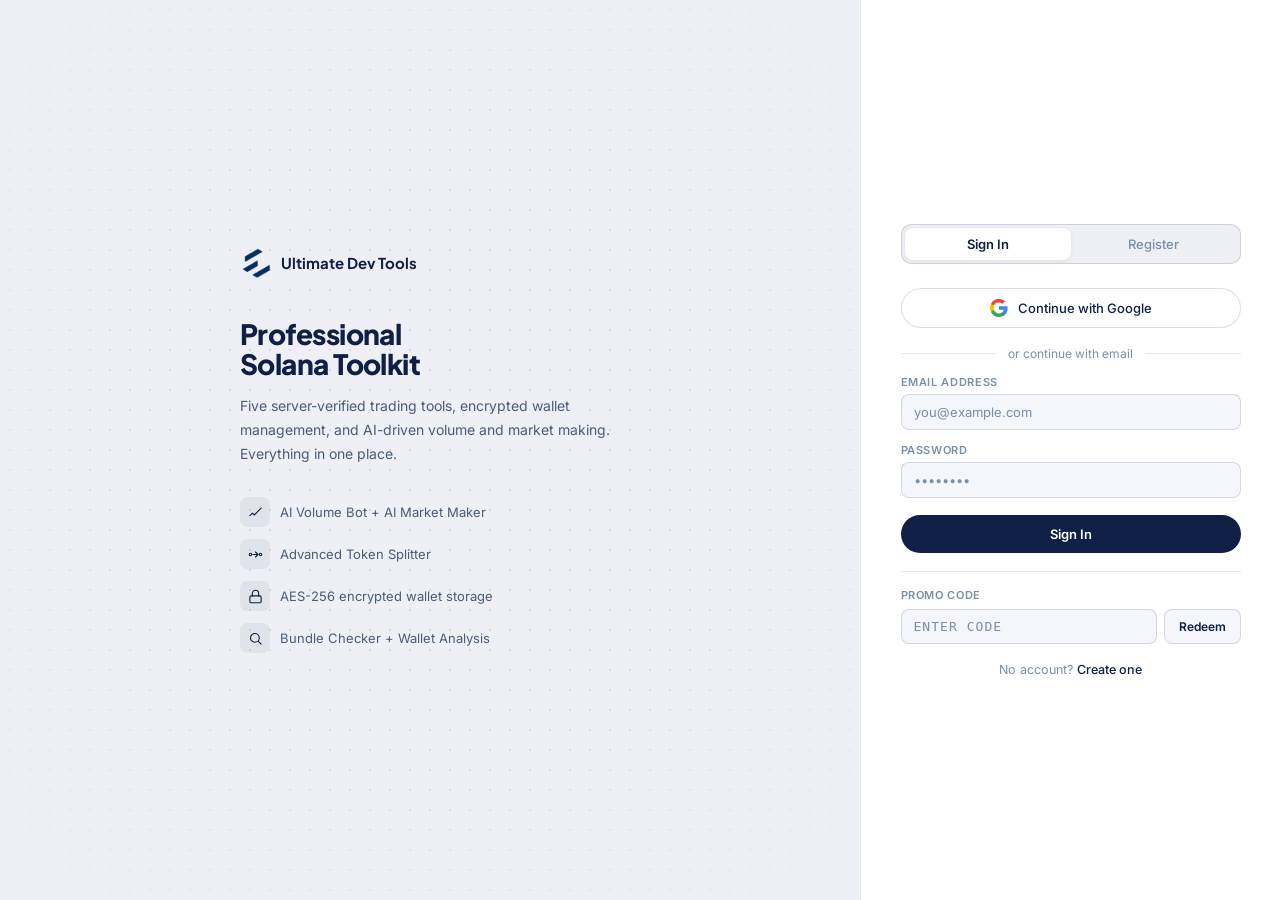
==== admin.html @ 97c34670 "Update" ====
<!DOCTYPE html>
<html lang="en">
<head>
  <meta charset="UTF-8">
  <meta name="viewport" content="width=device-width, initial-scale=1.0">
  <title>Admin — Ultimate Dev Tools</title>
  <link rel="icon" type="image/png" sizes="16x16" href="icon16.png">
  <link rel="icon" type="image/png" sizes="128x128" href="icon128.png">
  <link rel="preconnect" href="https://fonts.googleapis.com">
  <link rel="preconnect" href="https://fonts.gstatic.com" crossorigin>
  <link href="https://fonts.googleapis.com/css2?family=Inter:wght@300;400;500;600;700&family=Plus+Jakarta+Sans:wght@400;500;600;700;800&display=swap" rel="stylesheet">
  <link rel="stylesheet" href="shared.css">
  <style>
    .admin-stats { display: grid; grid-template-columns: repeat(auto-fill, minmax(130px, 1fr)); gap: 12px; margin-bottom: 22px; }
    .admin-stat { background: var(--bg-card); border: 1px solid var(--border); border-radius: var(--radius-md); padding: 16px; }
    .empty-state { text-align: center; padding: 36px 20px; color: var(--text-muted); font-size: 13px; }
  </style>
</head>
<body>
<div class="app-layout">

  <!-- Sidebar -->
  <aside class="sidebar">
    <div class="sidebar-header">
      <a href="/" class="sidebar-brand">
        <img src="icon128.png" alt=""
             onerror="this.style.display='none';this.nextElementSibling.style.display='flex'">
        <div class="sidebar-brand-fallback" style="display:none;">
          <svg viewBox="0 0 16 16" fill="none" style="width:14px;height:14px;"><path d="M8 2L14 5.5V10.5L8 14L2 10.5V5.5L8 2Z" fill="white" opacity="0.85"/></svg>
        </div>
        <div class="sidebar-brand-text">
          <div class="sidebar-brand-name">Admin Panel</div>
          <div class="sidebar-brand-sub">Essor Studios</div>
        </div>
      </a>
    </div>

    <nav class="sidebar-nav">
      <button class="nav-item active" onclick="switchPanel('overview', this)">
        <svg viewBox="0 0 16 16" fill="none"><rect x="1" y="1" width="6" height="6" rx="1" stroke="currentColor" stroke-width="1.3"/><rect x="9" y="1" width="6" height="6" rx="1" stroke="currentColor" stroke-width="1.3"/><rect x="1" y="9" width="6" height="6" rx="1" stroke="currentColor" stroke-width="1.3"/><rect x="9" y="9" width="6" height="6" rx="1" stroke="currentColor" stroke-width="1.3"/></svg>
        Overview
      </button>
      <button class="nav-item" onclick="switchPanel('promo', this)">
        <svg viewBox="0 0 16 16" fill="none"><rect x="1" y="4" width="14" height="9" rx="1.5" stroke="currentColor" stroke-width="1.3"/><path d="M5 4V3a3 3 0 016 0v1" stroke="currentColor" stroke-width="1.3"/></svg>
        Promo Codes
      </button>
      <button class="nav-item" onclick="switchPanel('users', this)">
        <svg viewBox="0 0 16 16" fill="none"><circle cx="8" cy="6" r="3" stroke="currentColor" stroke-width="1.3"/><path d="M2 14c0-3.3 2.7-6 6-6s6 2.7 6 6" stroke="currentColor" stroke-width="1.3" stroke-linecap="round"/></svg>
        Users
      </button>
      <button class="nav-item" onclick="switchPanel('whitelist', this)">
        <svg viewBox="0 0 16 16" fill="none"><path d="M8 2L14 5V11L8 14L2 11V5L8 2Z" stroke="currentColor" stroke-width="1.3"/><path d="M5.5 8l2 2 3-3" stroke="currentColor" stroke-width="1.3" stroke-linecap="round" stroke-linejoin="round"/></svg>
        Whitelist
      </button>
      <button class="nav-item" onclick="switchPanel('admins', this)">
        <svg viewBox="0 0 16 16" fill="none"><path d="M8 2L14 5V11L8 14L2 11V5L8 2Z" stroke="currentColor" stroke-width="1.3"/></svg>
        Admins
      </button>
    </nav>

    <div class="sidebar-footer">
      <div class="sidebar-user">
        <div class="user-avatar" id="admin-avatar">A</div>
        <div>
          <div class="user-name">Admin</div>
          <div class="user-email" id="admin-email">—</div>
        </div>
      </div>
    </div>
  </aside>

  <!-- Main -->
  <div class="main-content">
    <div class="topbar">
      <div class="flex items-center gap-12">
        <span class="topbar-title" id="admin-page-title">Overview</span>
        <span class="badge badge-expired">Admin</span>
      </div>
      <div class="topbar-right">
        <a href="dashboard.html" class="btn btn-ghost btn-sm">← Dashboard</a>
        <button class="btn btn-ghost btn-sm" onclick="doLogout()">Sign out</button>
      </div>
    </div>

    <div class="page-content">

      <!-- OVERVIEW -->
      <div class="tool-panel active" id="panel-overview">
        <div class="admin-stats" id="overview-stats">
          <div class="admin-stat"><div class="stat-label">Total Users</div><div class="stat-value skeleton" style="height:28px;width:60px;border-radius:4px;margin-top:4px;"></div></div>
          <div class="admin-stat"><div class="stat-label">Active Subs</div><div class="stat-value skeleton" style="height:28px;width:40px;border-radius:4px;margin-top:4px;"></div></div>
          <div class="admin-stat"><div class="stat-label">Promo Codes</div><div class="stat-value skeleton" style="height:28px;width:40px;border-radius:4px;margin-top:4px;"></div></div>
          <div class="admin-stat"><div class="stat-label">Codes Used</div><div class="stat-value skeleton" style="height:28px;width:40px;border-radius:4px;margin-top:4px;"></div></div>
        </div>
        <div class="card"><div class="card-header"><div class="card-title">Recent Activity</div></div><div class="empty-state text-muted">Activity log coming soon.</div></div>
      </div>

      <!-- PROMO CODES -->
      <div class="tool-panel" id="panel-promo">
        <div class="flex justify-between items-center mb-16">
          <h3 style="font-size:15px;">Promo Codes</h3>
          <button class="btn btn-primary btn-sm" onclick="openGenModal()">
            <svg viewBox="0 0 12 12" fill="none" style="width:11px;height:11px;"><path d="M6 2v8M2 6h8" stroke="currentColor" stroke-width="1.5" stroke-linecap="round"/></svg>
            Generate Code
          </button>
        </div>
        <div class="card">
          <div class="card-header"><div class="card-title">All Codes</div><button class="btn btn-ghost btn-sm" onclick="loadCodes()">↻ Refresh</button></div>
          <div class="table-wrap">
            <table>
              <thead><tr><th>Code</th><th>Days</th><th>Label</th><th>Status</th><th>Redeemed By</th><th>Date</th><th>Actions</th></tr></thead>
              <tbody id="codes-tbody"><tr><td colspan="7"><div class="empty-state">Loading...</div></td></tr></tbody>
            </table>
          </div>
        </div>
      </div>

      <!-- USERS -->
      <div class="tool-panel" id="panel-users">
        <div class="flex justify-between items-center mb-16">
          <h3 style="font-size:15px;">Users</h3>
          <input type="text" id="user-search" placeholder="Search by email..." style="width:210px;" oninput="debouncedUserSearch(this.value)">
        </div>
        <div class="card">
          <div class="table-wrap">
            <table>
              <thead><tr><th>Email</th><th>Name</th><th>Joined</th><th>Status</th><th>Expires</th><th>Actions</th></tr></thead>
              <tbody id="users-tbody"><tr><td colspan="6"><div class="empty-state">Loading...</div></td></tr></tbody>
            </table>
          </div>
          <div class="flex justify-between items-center mt-12" id="users-pagination"></div>
        </div>
      </div>

      <!-- WHITELIST -->
      <div class="tool-panel" id="panel-whitelist">
        <div class="flex justify-between items-center mb-16"><h3 style="font-size:15px;">Email Whitelist</h3></div>
        <div class="card mb-16">
          <div class="card-header"><div class="card-title">Add to Whitelist</div></div>
          <p class="text-sm text-muted mb-12">Whitelisted emails bypass subscription checks — use sparingly.</p>
          <div class="flex gap-8"><input type="email" id="whitelist-input" placeholder="email@example.com"><button class="btn btn-primary" onclick="addWhitelist()">Add Email</button></div>
        </div>
        <div class="card"><div class="card-header"><div class="card-title">Whitelisted Emails</div></div><div id="whitelist-list"><div class="empty-state">Loading...</div></div></div>
      </div>

      <!-- ADMINS -->
      <div class="tool-panel" id="panel-admins">
        <div class="flex justify-between items-center mb-16"><h3 style="font-size:15px;">Administrators</h3></div>
        <div class="card mb-16">
          <div class="card-header"><div class="card-title">Add Admin</div></div>
          <div class="alert alert-warning mb-12">
            <svg viewBox="0 0 16 16" fill="none" style="width:14px;height:14px;flex-shrink:0;"><path d="M8 2L14 13H2L8 2Z" stroke="currentColor" stroke-width="1.5"/><path d="M8 7v3M8 11.5v.5" stroke="currentColor" stroke-width="1.5" stroke-linecap="round"/></svg>
            <div>Admins have full access to this panel. Only grant to trusted accounts.</div>
          </div>
          <div class="flex gap-8"><input type="email" id="admin-add-input" placeholder="email@example.com"><button class="btn btn-danger btn-sm" onclick="addAdminUser()">Grant Admin</button></div>
        </div>
        <div class="card"><div class="card-header"><div class="card-title">Current Admins</div></div><div id="admins-list"><div class="empty-state">Loading...</div></div></div>
      </div>

    </div>
  </div>
</div>

<!-- Generate Code Modal -->
<div class="modal-overlay hidden" id="gen-modal">
  <div class="modal">
    <div class="modal-header">
      <div class="modal-title">Generate Promo Code</div>
      <button class="modal-close" onclick="document.getElementById('gen-modal').classList.add('hidden')">✕</button>
    </div>
    <div class="form-group">
      <label>Trial Duration (days)</label>
      <input type="number" id="gen-days" value="5" min="1" max="90">
    </div>
    <div class="form-group">
      <label>Label (optional)</label>
      <input type="text" id="gen-label" placeholder="e.g. Twitter giveaway Jan 2025">
    </div>
    <div id="gen-result" style="display:none;" class="mb-16">
      <label class="mb-8" style="display:block;">Generated Code</label>
      <div style="display:flex;align-items:center;gap:8px;">
        <div class="code-chip" id="gen-code-display" onclick="copyGenCode()" style="font-size:16px;padding:8px 14px;letter-spacing:0.14em;"></div>
        <button class="btn btn-ghost btn-sm" onclick="copyGenCode()">Copy</button>
      </div>
      <p class="text-xs text-muted mt-8">Single-use. Valid for <span id="gen-days-display"></span> days.</p>
    </div>
    <button class="btn btn-primary btn-full" id="btn-gen" onclick="generateCode()">Generate</button>
  </div>
</div>

<div id="toast-container"></div>
<script src="api.js"></script>
<script>
  let usersPage = 1, usersSearch = '';
  const panelTitles = { overview:'Overview', promo:'Promo Codes', users:'Users', whitelist:'Whitelist', admins:'Admins' };

  // ── Init ──────────────────────────────────────────────────────────────────
  (async () => {
    if (!(await Auth.isLoggedIn())) { window.location.href = 'auth.html'; return; }
    const user = await Auth.getUser() || await AuthAPI.me().catch(() => null);
    if (!user?.is_admin) { window.location.href = 'dashboard.html'; return; }
    document.getElementById('admin-email').textContent   = user.email;
    document.getElementById('admin-avatar').textContent  = initials(user.name, user.email);
    loadOverview();
  })();

  // ── Panel switch ──────────────────────────────────────────────────────────
  function switchPanel(id, btn) {
    document.querySelectorAll('.tool-panel').forEach(p => p.classList.remove('active'));
    document.querySelectorAll('.sidebar-nav .nav-item').forEach(b => b.classList.remove('active'));
    document.getElementById(`panel-${id}`)?.classList.add('active');
    btn?.classList.add('active');
    document.getElementById('admin-page-title').textContent = panelTitles[id];
    if (id === 'promo') loadCodes();
    if (id === 'users') loadUsers();
    if (id === 'whitelist') loadWhitelist();
    if (id === 'admins') loadAdmins();
  }

  // ── Overview ──────────────────────────────────────────────────────────────
  async function loadOverview() {
    try {
      const [codes, users] = await Promise.allSettled([AdminAPI.listPromoCodes(), AdminAPI.listUsers(1,'')]);
      const c = codes.value?.codes || [];
      const u = users.value;
      const active = (u?.users||[]).filter(x=>x.sub_active).length;
      document.getElementById('overview-stats').innerHTML = `
        <div class="admin-stat"><div class="stat-label">Total Users</div><div class="stat-value">${u?.total||0}</div></div>
        <div class="admin-stat"><div class="stat-label">Active Subs</div><div class="stat-value text-green">${active}</div></div>
        <div class="admin-stat"><div class="stat-label">Promo Codes</div><div class="stat-value">${c.length}</div></div>
        <div class="admin-stat"><div class="stat-label">Codes Used</div><div class="stat-value">${c.filter(x=>x.redeemed_by).length}</div></div>
      `;
    } catch {}
  }

  // ── Codes ─────────────────────────────────────────────────────────────────
  async function loadCodes() {
    const tbody = document.getElementById('codes-tbody');
    tbody.innerHTML = '<tr><td colspan="7"><div class="empty-state">Loading...</div></td></tr>';
    try {
      const { codes } = await AdminAPI.listPromoCodes();
      if (!codes?.length) { tbody.innerHTML = '<tr><td colspan="7"><div class="empty-state">No codes yet.</div></td></tr>'; return; }
      tbody.innerHTML = codes.map(c => `
        <tr>
          <td><span class="code-chip" onclick="navigator.clipboard.writeText('${c.code}');showToast('Copied!','success')">${c.code}</span></td>
          <td class="strong">${c.days}</td>
          <td class="text-muted">${c.label||'—'}</td>
          <td>${c.disabled?'<span class="badge badge-muted">Disabled</span>':c.redeemed_by?'<span class="badge badge-pending">Used</span>':'<span class="badge badge-active">Available</span>'}</td>
          <td class="mono text-muted">${c.redeemed_by||'—'}</td>
          <td class="text-muted">${c.redeemed_at?formatDate(c.redeemed_at):formatDate(c.created_at)}</td>
          <td>${!c.redeemed_by&&!c.disabled?`<button class="btn btn-danger btn-sm" onclick="disableCode('${c.code}')">Disable</button>`:'—'}</td>
        </tr>
      `).join('');
    } catch (err) { tbody.innerHTML = `<tr><td colspan="7"><div class="alert alert-error">${err.message}</div></td></tr>`; }
  }

  function openGenModal() {
    document.getElementById('gen-modal').classList.remove('hidden');
    document.getElementById('gen-result').style.display = 'none';
    document.getElementById('btn-gen').textContent = 'Generate';
    document.getElementById('btn-gen').disabled = false;
  }

  async function generateCode() {
    const days = parseInt(document.getElementById('gen-days').value)||5;
    const label = document.getElementById('gen-label').value.trim();
    const btn = document.getElementById('btn-gen');
    btn.disabled = true; btn.classList.add('loading');
    try {
      const { code } = await AdminAPI.generatePromoCode({ days, label });
      document.getElementById('gen-code-display').textContent = code;
      document.getElementById('gen-days-display').textContent = days;
      document.getElementById('gen-result').style.display = 'block';
      btn.textContent = '+ Generate Another'; btn.disabled = false; btn.classList.remove('loading');
      showToast('Code generated!', 'success'); loadCodes();
    } catch (err) { showToast(err.message, 'error'); btn.disabled = false; btn.classList.remove('loading'); btn.textContent='Generate'; }
  }

  function copyGenCode() {
    navigator.clipboard.writeText(document.getElementById('gen-code-display').textContent);
    showToast('Code copied!', 'success');
  }

  async function disableCode(code) {
    if (!confirm(`Disable ${code}?`)) return;
    try { await AdminAPI.disablePromoCode(code); showToast('Disabled.','success'); loadCodes(); }
    catch (err) { showToast(err.message,'error'); }
  }

  // ── Users ─────────────────────────────────────────────────────────────────
  async function loadUsers(page=1, search='') {
    usersPage=page; usersSearch=search;
    const tbody = document.getElementById('users-tbody');
    tbody.innerHTML = '<tr><td colspan="6"><div class="empty-state">Loading...</div></td></tr>';
    try {
      const { users, total, pages } = await AdminAPI.listUsers(page, search);
      if (!users?.length) { tbody.innerHTML='<tr><td colspan="6"><div class="empty-state">No users found.</div></td></tr>'; return; }
      tbody.innerHTML = users.map(u=>`
        <tr>
          <td class="mono strong">${u.email}</td>
          <td>${u.name||'—'}</td>
          <td class="text-muted">${formatDate(u.created_at)}</td>
          <td>${u.sub_active?`<span class="badge ${u.sub_trial?'badge-trial':'badge-active'}">${u.sub_trial?'Trial':'Active'}</span>`:'<span class="badge badge-muted">None</span>'}</td>
          <td class="text-muted">${u.sub_expires_at?formatDate(u.sub_expires_at):'—'}</td>
          <td>${u.sub_active?`<button class="btn btn-danger btn-sm" onclick="revokeUser('${u.id}','${u.email}')">Revoke</button>`:'—'}</td>
        </tr>
      `).join('');
      const pag = document.getElementById('users-pagination');
      pag.innerHTML = `<span class="text-xs text-muted">${total} users · Page ${page}/${pages||1}</span><div class="flex gap-8">${page>1?`<button class="btn btn-ghost btn-sm" onclick="loadUsers(${page-1},'${search}')">← Prev</button>`:''} ${page<(pages||1)?`<button class="btn btn-ghost btn-sm" onclick="loadUsers(${page+1},'${search}')">Next →</button>`:''}</div>`;
    } catch (err) { tbody.innerHTML=`<tr><td colspan="6"><div class="alert alert-error">${err.message}</div></td></tr>`; }
  }

  let _searchT;
  function debouncedUserSearch(v) { clearTimeout(_searchT); _searchT=setTimeout(()=>loadUsers(1,v),350); }

  async function revokeUser(id, email) {
    if (!confirm(`Revoke subscription for ${email}?`)) return;
    try { await AdminAPI.revokeUserSub(id); showToast('Revoked.','success'); loadUsers(usersPage,usersSearch); }
    catch (err) { showToast(err.message,'error'); }
  }

  // ── Whitelist ─────────────────────────────────────────────────────────────
  async function loadWhitelist() {
    try {
      const { emails } = await AdminAPI.listWhitelist();
      const el = document.getElementById('whitelist-list');
      if (!emails?.length) { el.innerHTML='<div class="empty-state">No emails whitelisted.</div>'; return; }
      el.innerHTML = emails.map(e=>`
        <div class="flex justify-between items-center" style="padding:9px 0;border-bottom:1px solid var(--border);">
          <span class="mono" style="font-size:13px;">${e.email}</span>
          <div class="flex gap-8 items-center"><span class="text-xs text-muted">${formatDate(e.added_at)}</span><button class="btn btn-danger btn-sm" onclick="removeWl('${e.email}')">Remove</button></div>
        </div>
      `).join('');
    } catch (err) { document.getElementById('whitelist-list').innerHTML=`<div class="alert alert-error">${err.message}</div>`; }
  }

  async function addWhitelist() {
    const email = document.getElementById('whitelist-input').value.trim();
    if (!email) return;
    try { await AdminAPI.whitelistEmail(email); document.getElementById('whitelist-input').value=''; showToast(`${email} whitelisted.`,'success'); loadWhitelist(); }
    catch (err) { showToast(err.message,'error'); }
  }

  async function removeWl(email) {
    if (!confirm(`Remove ${email}?`)) return;
    try { await AdminAPI.removeWhitelist(email); showToast('Removed.','success'); loadWhitelist(); }
    catch (err) { showToast(err.message,'error'); }
  }

  // ── Admins ────────────────────────────────────────────────────────────────
  async function loadAdmins() {
    try {
      const { admins } = await AdminAPI.listAdmins();
      const el = document.getElementById('admins-list');
      el.innerHTML = admins.map(a=>`
        <div class="flex justify-between items-center" style="padding:9px 0;border-bottom:1px solid var(--border);">
          <div class="flex items-center gap-8"><div class="user-avatar" style="background:rgba(239,68,68,0.1);color:#dc2626;">${initials('',a.email)}</div><span class="mono" style="font-size:13px;">${a.email}</span></div>
          <div class="flex gap-8 items-center">${a.is_superadmin?'<span class="badge badge-admin">Superadmin</span>':`<button class="btn btn-danger btn-sm" onclick="removeAdminUser('${a.email}')">Remove</button>`}</div>
        </div>
      `).join('');
    } catch (err) { document.getElementById('admins-list').innerHTML=`<div class="alert alert-error">${err.message}</div>`; }
  }

  async function addAdminUser() {
    const email = document.getElementById('admin-add-input').value.trim();
    if (!email||!confirm(`Grant admin to ${email}?`)) return;
    try { await AdminAPI.addAdmin(email); document.getElementById('admin-add-input').value=''; showToast(`${email} is now admin.`,'success'); loadAdmins(); }
    catch (err) { showToast(err.message,'error'); }
  }

  async function removeAdminUser(email) {
    if (!confirm(`Remove admin from ${email}?`)) return;
    try { await AdminAPI.removeAdmin(email); showToast('Removed.','success'); loadAdmins(); }
    catch (err) { showToast(err.message,'error'); }
  }

  // ── Misc ──────────────────────────────────────────────────────────────────
  async function doLogout() { await AuthAPI.logout(); window.location.href='auth.html'; }

  function showToast(msg, type='info') {
    const colors={success:'#16a34a',error:'#dc2626',warning:'#b45309',info:'var(--navy)'};
    const icons={success:'✓',error:'✕',warning:'⚠',info:'i'};
    let c=document.getElementById('toast-container');
    if (!c) { c=document.createElement('div'); c.id='toast-container'; document.body.appendChild(c); }
    const t=document.createElement('div'); t.className=`toast toast-${type}`;
    t.innerHTML=`<span style="color:${colors[type]};font-weight:700;font-size:12px;">${icons[type]}</span><span style="font-size:12.5px;">${msg}</span>`;
    c.appendChild(t);
    setTimeout(()=>{ t.style.animation='fadeOut 0.3s ease forwards'; setTimeout(()=>t.remove(),300); },3000);
  }
</script>
</body>
</html>
---- shared.css ----
/*
 * Ultimate Dev Tools — Professional Design System
 * Essor Studios
 * Theme: Matches the real extension UI — light blue-grey, deep navy sidebar, dot-grid texture
 */

@import url('https://fonts.googleapis.com/css2?family=Inter:wght@300;400;500;600;700&family=Plus+Jakarta+Sans:wght@400;500;600;700;800&display=swap');

/* ── Variables ─────────────────────────────────────────────────────────────── */
:root {
  /* Core palette — matches Essor Studios / actual extension */
  --navy:          #0f1f45;
  --navy-dark:     #0a1530;
  --navy-mid:      #172550;
  --navy-light:    #1e3163;
  --navy-hover:    rgba(255,255,255,0.07);

  /* Content area */
  --bg-app:        #e8ecf4;
  --bg-page:       #f0f3f8;
  --bg-card:       #ffffff;
  --bg-input:      #f5f7fb;
  --bg-input-dark: rgba(255,255,255,0.06);

  /* Text */
  --text-primary:   #0f1f45;
  --text-secondary: #5a6785;
  --text-muted:     #8a96ab;
  --text-nav:       rgba(255,255,255,0.6);
  --text-nav-active:#ffffff;

  /* Borders */
  --border:         rgba(15,31,69,0.1);
  --border-mid:     rgba(15,31,69,0.15);
  --border-strong:  rgba(15,31,69,0.22);
  --border-nav:     rgba(255,255,255,0.08);

  /* Accent */
  --accent:         #1e3163;
  --accent-blue:    #2563eb;
  --accent-hover:   #1d4ed8;
  --green:          #22c55e;
  --red:            #ef4444;
  --amber:          #f59e0b;

  /* Typography */
  --font-display: 'Plus Jakarta Sans', 'Inter', sans-serif;
  --font-body:    'Inter', sans-serif;
  --font-mono:    'SF Mono', 'Fira Code', monospace;

  /* Layout */
  --sidebar-w:    160px;
  --topbar-h:     52px;
  --radius-sm:    6px;
  --radius-md:    8px;
  --radius-lg:    12px;
  --radius-xl:    16px;
  --radius-pill:  100px;

  /* Shadows */
  --shadow-sm:    0 1px 3px rgba(15,31,69,0.08), 0 1px 2px rgba(15,31,69,0.04);
  --shadow-md:    0 4px 12px rgba(15,31,69,0.1), 0 2px 4px rgba(15,31,69,0.06);
  --shadow-lg:    0 12px 32px rgba(15,31,69,0.12), 0 4px 8px rgba(15,31,69,0.06);
  --shadow-xl:    0 24px 48px rgba(15,31,69,0.14), 0 8px 16px rgba(15,31,69,0.08);
}

/* ── Reset ─────────────────────────────────────────────────────────────────── */
*, *::before, *::after { box-sizing: border-box; margin: 0; padding: 0; }
html { font-size: 14px; -webkit-font-smoothing: antialiased; -moz-osx-font-smoothing: grayscale; }
body { font-family: var(--font-body); background: var(--bg-page); color: var(--text-primary); line-height: 1.5; min-height: 100vh; }
a { text-decoration: none; color: inherit; }
button { font-family: inherit; cursor: pointer; }
input, select, textarea { font-family: inherit; }

/* Scrollbar */
::-webkit-scrollbar { width: 5px; height: 5px; }
::-webkit-scrollbar-track { background: transparent; }
::-webkit-scrollbar-thumb { background: rgba(15,31,69,0.15); border-radius: 3px; }
::-webkit-scrollbar-thumb:hover { background: rgba(15,31,69,0.25); }

/* ── Dot-grid texture (matches Essor Studios / extension) ────────────────── */
.dot-grid {
  background-image: radial-gradient(circle, rgba(15,31,69,0.1) 1px, transparent 1px);
  background-size: 18px 18px;
}

.dot-grid-light {
  background-image: radial-gradient(circle, rgba(255,255,255,0.08) 1px, transparent 1px);
  background-size: 18px 18px;
}

/* ── Typography ─────────────────────────────────────────────────────────────── */
h1, h2, h3, h4, h5, h6 { font-family: var(--font-display); font-weight: 700; line-height: 1.2; color: var(--text-primary); }
h1 { font-size: 2.4rem; }
h2 { font-size: 1.8rem; }
h3 { font-size: 1.2rem; }
h4 { font-size: 1rem; }
p  { color: var(--text-secondary); line-height: 1.65; }

.display { font-family: var(--font-display); }
.mono    { font-family: var(--font-mono); }

/* ── Buttons ─────────────────────────────────────────────────────────────────── */
.btn {
  display: inline-flex; align-items: center; gap: 7px;
  padding: 9px 18px; border-radius: var(--radius-pill);
  font-family: var(--font-body); font-size: 13px; font-weight: 600;
  border: none; cursor: pointer; transition: all 0.18s ease;
  white-space: nowrap; text-decoration: none; line-height: 1;
}
.btn:disabled { opacity: 0.45; cursor: not-allowed; pointer-events: none; }

.btn-primary { background: var(--navy); color: #fff; }
.btn-primary:hover { background: var(--navy-mid); transform: translateY(-1px); box-shadow: var(--shadow-md); }

.btn-secondary { background: var(--bg-card); color: var(--text-primary); border: 1px solid var(--border-mid); }
.btn-secondary:hover { background: var(--bg-input); border-color: var(--border-strong); }

.btn-ghost { background: transparent; color: var(--text-secondary); border: 1px solid var(--border); }
.btn-ghost:hover { background: var(--bg-input); color: var(--text-primary); }

.btn-danger { background: rgba(239,68,68,0.08); color: var(--red); border: 1px solid rgba(239,68,68,0.2); }
.btn-danger:hover { background: rgba(239,68,68,0.14); }

.btn-success { background: rgba(34,197,94,0.08); color: #16a34a; border: 1px solid rgba(34,197,94,0.2); }
.btn-success:hover { background: rgba(34,197,94,0.14); }

.btn-sm  { padding: 6px 13px; font-size: 12px; }
.btn-lg  { padding: 12px 24px; font-size: 14px; }
.btn-xl  { padding: 14px 30px; font-size: 15px; font-weight: 700; }
.btn-full { width: 100%; justify-content: center; }

/* Loading spinner on button */
.btn-loading { position: relative; color: transparent !important; }
.btn-loading::after {
  content: ''; position: absolute; width: 14px; height: 14px;
  border: 2px solid rgba(255,255,255,0.35); border-top-color: #fff;
  border-radius: 50%; animation: spin 0.6s linear infinite;
  top: 50%; left: 50%; margin: -7px 0 0 -7px;
}

/* ── Forms ─────────────────────────────────────────────────────────────────── */
.form-group { display: flex; flex-direction: column; gap: 6px; margin-bottom: 14px; }
.form-group:last-child { margin-bottom: 0; }

label {
  font-size: 11px; font-weight: 600; letter-spacing: 0.06em;
  text-transform: uppercase; color: var(--text-muted);
}

input[type="text"], input[type="email"], input[type="password"],
input[type="number"], select, textarea {
  background: var(--bg-input); border: 1px solid var(--border-mid);
  border-radius: var(--radius-md); color: var(--text-primary);
  font-family: var(--font-body); font-size: 13px;
  padding: 9px 12px; outline: none; width: 100%;
  transition: border-color 0.15s, box-shadow 0.15s;
}
input:focus, select:focus, textarea:focus {
  border-color: var(--navy); box-shadow: 0 0 0 3px rgba(15,31,69,0.08);
}
input::placeholder { color: var(--text-muted); }
textarea { resize: vertical; min-height: 80px; }
select { appearance: none; cursor: pointer; background-image: url("data:image/svg+xml,%3Csvg xmlns='http://www.w3.org/2000/svg' width='12' height='12' viewBox='0 0 12 12'%3E%3Cpath fill='%238a96ab' d='M6 8L1 3h10z'/%3E%3C/svg%3E"); background-repeat: no-repeat; background-position: right 10px center; padding-right: 28px; }

.input-row { display: flex; gap: 10px; }
.input-row .form-group { flex: 1; }

/* Error/hint text */
.field-error { font-size: 12px; color: var(--red); }
.field-hint  { font-size: 12px; color: var(--text-muted); }

/* ── Cards ─────────────────────────────────────────────────────────────────── */
.card {
  background: var(--bg-card); border: 1px solid var(--border);
  border-radius: var(--radius-lg); padding: 20px; transition: box-shadow 0.2s;
}
.card:hover { box-shadow: var(--shadow-sm); }

.card-header {
  display: flex; align-items: center; justify-content: space-between;
  margin-bottom: 16px; padding-bottom: 14px; border-bottom: 1px solid var(--border);
}
.card-title {
  font-size: 13px; font-weight: 600; color: var(--text-primary);
  display: flex; align-items: center; gap: 8px;
}
.card-title svg { color: var(--navy); }

/* ── Badges / Tags ─────────────────────────────────────────────────────────── */
.badge {
  display: inline-flex; align-items: center; gap: 4px;
  padding: 2px 9px; border-radius: var(--radius-pill);
  font-size: 11px; font-weight: 600; letter-spacing: 0.02em;
}
.badge-active  { background: rgba(34,197,94,0.1);  color: #16a34a;  border: 1px solid rgba(34,197,94,0.2); }
.badge-trial   { background: rgba(37,99,235,0.08); color: #1d4ed8;  border: 1px solid rgba(37,99,235,0.15); }
.badge-expired { background: rgba(239,68,68,0.08); color: #dc2626;  border: 1px solid rgba(239,68,68,0.15); }
.badge-pending { background: rgba(245,158,11,0.08);color: #b45309;  border: 1px solid rgba(245,158,11,0.15); }
.badge-admin   { background: rgba(15,31,69,0.08);  color: var(--navy); border: 1px solid var(--border-mid); }
.badge-muted   { background: var(--bg-input); color: var(--text-muted); border: 1px solid var(--border); }

/* Status dot */
.status-dot {
  width: 6px; height: 6px; border-radius: 50%; flex-shrink: 0;
}
.status-dot.green  { background: var(--green); box-shadow: 0 0 0 2px rgba(34,197,94,0.2); }
.status-dot.red    { background: var(--red); }
.status-dot.amber  { background: var(--amber); }
.status-dot.pulse  { animation: pulse-dot 2s ease-in-out infinite; }

@keyframes pulse-dot { 0%,100% { opacity:1; transform:scale(1); } 50% { opacity:0.6; transform:scale(0.85); } }

/* ── Table ─────────────────────────────────────────────────────────────────── */
.table-wrap { overflow-x: auto; }
table { width: 100%; border-collapse: collapse; font-size: 13px; }
thead tr { border-bottom: 1px solid var(--border-mid); }
thead th {
  padding: 10px 12px; text-align: left; white-space: nowrap;
  font-size: 11px; font-weight: 600; letter-spacing: 0.06em;
  text-transform: uppercase; color: var(--text-muted);
}
tbody tr { border-bottom: 1px solid var(--border); transition: background 0.1s; }
tbody tr:hover { background: var(--bg-input); }
tbody tr:last-child { border-bottom: none; }
tbody td { padding: 10px 12px; color: var(--text-secondary); vertical-align: middle; }
tbody td.strong { color: var(--text-primary); font-weight: 500; }
tbody td.mono { font-family: var(--font-mono); font-size: 12px; }

/* ── Alerts ─────────────────────────────────────────────────────────────────── */
.alert {
  display: flex; gap: 10px; padding: 11px 14px;
  border-radius: var(--radius-md); font-size: 13px;
  border: 1px solid; margin-bottom: 14px; align-items: flex-start;
}
.alert svg, .alert-icon { flex-shrink: 0; margin-top: 1px; }
.alert-info    { background: rgba(37,99,235,0.05);  border-color: rgba(37,99,235,0.2);  color: #1d4ed8; }
.alert-success { background: rgba(34,197,94,0.06);  border-color: rgba(34,197,94,0.2);  color: #16a34a; }
.alert-warning { background: rgba(245,158,11,0.06); border-color: rgba(245,158,11,0.2); color: #b45309; }
.alert-error   { background: rgba(239,68,68,0.06);  border-color: rgba(239,68,68,0.2);  color: #dc2626; }

/* ── Toggle ─────────────────────────────────────────────────────────────────── */
.toggle-wrap { display: flex; align-items: center; gap: 8px; cursor: pointer; }
.toggle {
  width: 34px; height: 18px; background: var(--border-strong); border-radius: 9px;
  position: relative; transition: background 0.2s; flex-shrink: 0;
}
.toggle::after {
  content: ''; position: absolute; width: 12px; height: 12px; background: #fff;
  border-radius: 50%; top: 3px; left: 3px; transition: transform 0.2s;
  box-shadow: 0 1px 3px rgba(0,0,0,0.2);
}
.toggle.on { background: var(--navy); }
.toggle.on::after { transform: translateX(16px); }
.toggle-label { font-size: 13px; color: var(--text-secondary); }

/* ── Modal ─────────────────────────────────────────────────────────────────── */
.modal-overlay {
  position: fixed; inset: 0; background: rgba(15,31,69,0.4);
  backdrop-filter: blur(6px); z-index: 500;
  display: flex; align-items: center; justify-content: center; padding: 20px;
  animation: fadeIn 0.15s ease;
}
.modal {
  background: var(--bg-card); border: 1px solid var(--border);
  border-radius: var(--radius-xl); padding: 28px; width: 100%; max-width: 460px;
  box-shadow: var(--shadow-xl); animation: scaleIn 0.15s ease; max-height: 90vh; overflow-y: auto;
}
.modal-header { display: flex; align-items: center; justify-content: space-between; margin-bottom: 20px; }
.modal-title { font-size: 15px; font-weight: 700; color: var(--text-primary); }
.modal-close {
  width: 28px; height: 28px; display: flex; align-items: center; justify-content: center;
  border: none; background: var(--bg-input); border-radius: var(--radius-sm);
  color: var(--text-muted); cursor: pointer; transition: all 0.15s; font-size: 16px; line-height: 1;
}
.modal-close:hover { background: var(--border-mid); color: var(--text-primary); }

/* ── Toast ─────────────────────────────────────────────────────────────────── */
#toast-container {
  position: fixed; bottom: 20px; right: 20px; z-index: 1000;
  display: flex; flex-direction: column; gap: 8px; pointer-events: none;
}
.toast {
  display: flex; align-items: center; gap: 10px;
  background: var(--bg-card); border: 1px solid var(--border-mid);
  border-radius: var(--radius-md); padding: 10px 14px;
  font-size: 13px; box-shadow: var(--shadow-lg);
  min-width: 240px; max-width: 320px; pointer-events: all;
  animation: slideInRight 0.2s ease, fadeOut 0.3s ease 2.7s forwards;
}
.toast-success { border-left: 3px solid var(--green); }
.toast-error   { border-left: 3px solid var(--red); }
.toast-warning { border-left: 3px solid var(--amber); }
.toast-info    { border-left: 3px solid var(--accent-blue); }

/* ── Divider ─────────────────────────────────────────────────────────────────── */
.divider { height: 1px; background: var(--border); margin: 18px 0; }
.divider-label {
  display: flex; align-items: center; gap: 12px; margin: 18px 0;
  font-size: 12px; color: var(--text-muted);
}
.divider-label::before, .divider-label::after { content: ''; flex: 1; height: 1px; background: var(--border); }

/* ── Icon wrappers ─────────────────────────────────────────────────────────── */
.icon-wrap {
  width: 36px; height: 36px; border-radius: var(--radius-md);
  display: flex; align-items: center; justify-content: center; flex-shrink: 0;
}
.icon-wrap svg { width: 18px; height: 18px; }
.icon-wrap-sm { width: 28px; height: 28px; border-radius: var(--radius-sm); }
.icon-wrap-sm svg { width: 14px; height: 14px; }
.icon-wrap-lg { width: 48px; height: 48px; border-radius: var(--radius-lg); }
.icon-wrap-lg svg { width: 24px; height: 24px; }

.icon-navy   { background: rgba(15,31,69,0.08); color: var(--navy); }
.icon-blue   { background: rgba(37,99,235,0.08); color: #2563eb; }
.icon-green  { background: rgba(34,197,94,0.08); color: #16a34a; }
.icon-amber  { background: rgba(245,158,11,0.08); color: #b45309; }
.icon-red    { background: rgba(239,68,68,0.08); color: #dc2626; }
.icon-purple { background: rgba(139,92,246,0.08); color: #7c3aed; }

/* ── App layout (dashboard + admin) ─────────────────────────────────────────── */
.app-layout { display: flex; height: 100vh; overflow: hidden; }

/* Sidebar */
.sidebar {
  width: var(--sidebar-w); background: var(--navy);
  display: flex; flex-direction: column;
  flex-shrink: 0; overflow-y: auto; position: relative;
}

/* Dot grid on sidebar */
.sidebar::before {
  content: ''; position: absolute; inset: 0;
  background-image: radial-gradient(circle, rgba(255,255,255,0.07) 1px, transparent 1px);
  background-size: 18px 18px; pointer-events: none; z-index: 0;
}

.sidebar > * { position: relative; z-index: 1; }

.sidebar-header {
  padding: 16px 14px 14px; border-bottom: 1px solid var(--border-nav);
}

.sidebar-brand {
  display: flex; align-items: center; gap: 9px;
}

.sidebar-brand img {
  width: 26px; height: 26px; border-radius: 6px; flex-shrink: 0;
}

.sidebar-brand-fallback {
  width: 26px; height: 26px; border-radius: 6px;
  background: rgba(255,255,255,0.15);
  display: flex; align-items: center; justify-content: center;
  flex-shrink: 0;
}

.sidebar-brand-text {
  line-height: 1.25;
}

.sidebar-brand-name {
  font-family: var(--font-display); font-size: 12px; font-weight: 700;
  color: #fff; line-height: 1.2;
}

.sidebar-brand-sub {
  font-size: 9px; font-weight: 500; letter-spacing: 0.08em;
  text-transform: uppercase; color: rgba(255,255,255,0.4);
  margin-top: 1px;
}

.sidebar-nav {
  flex: 1; padding: 12px 8px;
  display: flex; flex-direction: column; gap: 1px;
}

.nav-section-label {
  font-size: 9px; font-weight: 700; letter-spacing: 0.1em;
  text-transform: uppercase; color: rgba(255,255,255,0.3);
  padding: 8px 8px 4px; margin-top: 8px;
}

.nav-item {
  display: flex; align-items: center; gap: 8px; padding: 8px 10px;
  border-radius: var(--radius-md); font-size: 12.5px; font-weight: 500;
  color: var(--text-nav); background: transparent; border: none;
  cursor: pointer; transition: all 0.12s; text-align: left; width: 100%;
  text-decoration: none;
}

.nav-item svg { width: 15px; height: 15px; flex-shrink: 0; opacity: 0.7; }

.nav-item:hover { background: var(--navy-hover); color: rgba(255,255,255,0.85); }
.nav-item:hover svg { opacity: 0.9; }

.nav-item.active {
  background: rgba(255,255,255,0.12); color: var(--text-nav-active);
  font-weight: 600;
}
.nav-item.active svg { opacity: 1; }

.sidebar-footer {
  padding: 12px 8px; border-top: 1px solid var(--border-nav);
}

.sidebar-user {
  display: flex; align-items: center; gap: 8px; padding: 7px 8px;
  border-radius: var(--radius-md); cursor: pointer;
  transition: background 0.12s;
}
.sidebar-user:hover { background: var(--navy-hover); }

.user-avatar {
  width: 26px; height: 26px; border-radius: 50%;
  background: rgba(255,255,255,0.15); color: rgba(255,255,255,0.9);
  display: flex; align-items: center; justify-content: center;
  font-size: 11px; font-weight: 700; flex-shrink: 0;
}

.user-name  { font-size: 12px; font-weight: 600; color: rgba(255,255,255,0.85); }
.user-email { font-size: 10px; color: rgba(255,255,255,0.35); white-space: nowrap; overflow: hidden; text-overflow: ellipsis; max-width: 100px; }

/* Main content */
.main-content { flex: 1; display: flex; flex-direction: column; overflow: hidden; }

.topbar {
  height: var(--topbar-h); background: var(--bg-card);
  border-bottom: 1px solid var(--border);
  display: flex; align-items: center; justify-content: space-between;
  padding: 0 22px; flex-shrink: 0;
}

.topbar-title { font-size: 14px; font-weight: 700; color: var(--text-primary); }
.topbar-right { display: flex; align-items: center; gap: 10px; }

.page-content { flex: 1; overflow-y: auto; padding: 22px; }

/* ── Tool panels ─────────────────────────────────────────────────────────────── */
.tool-panel { display: none; }
.tool-panel.active { display: block; animation: fadeIn 0.15s ease; }

/* ── Sub status bar ─────────────────────────────────────────────────────────── */
.sub-bar {
  display: flex; align-items: center; justify-content: space-between;
  padding: 10px 14px; border-radius: var(--radius-md);
  font-size: 13px; border: 1px solid; margin-bottom: 16px;
}
.sub-bar.active { background: rgba(34,197,94,0.05); border-color: rgba(34,197,94,0.2); }
.sub-bar.expired { background: rgba(239,68,68,0.05); border-color: rgba(239,68,68,0.2); }
.sub-bar.trial { background: rgba(37,99,235,0.05); border-color: rgba(37,99,235,0.15); }

/* ── Utility ─────────────────────────────────────────────────────────────────── */
.flex          { display: flex; }
.flex-col      { display: flex; flex-direction: column; }
.items-center  { align-items: center; }
.items-start   { align-items: flex-start; }
.justify-between { justify-content: space-between; }
.justify-center  { justify-content: center; }
.gap-4   { gap: 4px; }  .gap-6   { gap: 6px; }  .gap-8   { gap: 8px; }
.gap-10  { gap: 10px; } .gap-12  { gap: 12px; } .gap-16  { gap: 16px; }
.gap-20  { gap: 20px; } .gap-24  { gap: 24px; }
.w-full  { width: 100%; }
.hidden  { display: none !important; }
.text-sm   { font-size: 12px; }
.text-xs   { font-size: 11px; }
.text-muted { color: var(--text-muted) !important; }
.text-secondary { color: var(--text-secondary) !important; }
.text-primary-color { color: var(--text-primary) !important; }
.text-green { color: #16a34a !important; }
.text-red   { color: var(--red) !important; }
.text-amber { color: var(--amber) !important; }
.text-blue  { color: var(--accent-blue) !important; }
.font-mono  { font-family: var(--font-mono) !important; }
.font-bold  { font-weight: 600; }
.text-center { text-align: center; }
.truncate { overflow: hidden; text-overflow: ellipsis; white-space: nowrap; }
.break-all { word-break: break-all; }
.cursor-pointer { cursor: pointer; }
.mt-4 { margin-top: 4px; } .mt-6 { margin-top: 6px; } .mt-8 { margin-top: 8px; }
.mt-12 { margin-top: 12px; } .mt-16 { margin-top: 16px; } .mt-20 { margin-top: 20px; }
.mb-4  { margin-bottom: 4px; } .mb-8  { margin-bottom: 8px; }
.mb-12 { margin-bottom: 12px; } .mb-16 { margin-bottom: 16px; }
.rounded { border-radius: var(--radius-md); }
.opacity-60 { opacity: 0.6; }

/* ── Stat card ─────────────────────────────────────────────────────────────── */
.stat-card { display: flex; flex-direction: column; gap: 4px; }
.stat-label { font-size: 11px; font-weight: 600; color: var(--text-muted); text-transform: uppercase; letter-spacing: 0.06em; }
.stat-value { font-family: var(--font-display); font-size: 22px; font-weight: 700; color: var(--text-primary); line-height: 1; }
.stat-sub   { font-size: 12px; color: var(--text-muted); }

/* ── Code chip ─────────────────────────────────────────────────────────────── */
.code-chip {
  font-family: var(--font-mono); font-size: 12px; font-weight: 700;
  letter-spacing: 0.12em; padding: 3px 10px;
  background: rgba(15,31,69,0.07); border-radius: var(--radius-sm);
  color: var(--navy); cursor: pointer; transition: background 0.15s;
}
.code-chip:hover { background: rgba(15,31,69,0.12); }

/* ── Gate screen ─────────────────────────────────────────────────────────────── */
.gate-screen {
  display: flex; flex-direction: column; align-items: center;
  justify-content: center; gap: 14px; padding: 60px 20px; text-align: center;
}
.gate-icon {
  width: 56px; height: 56px; border-radius: var(--radius-xl);
  background: rgba(239,68,68,0.06); border: 1px solid rgba(239,68,68,0.15);
  display: flex; align-items: center; justify-content: center;
}
.gate-icon svg { width: 24px; height: 24px; color: var(--red); }

/* ── Animations ─────────────────────────────────────────────────────────────── */
@keyframes spin      { to { transform: rotate(360deg); } }
@keyframes fadeIn    { from { opacity: 0; } to { opacity: 1; } }
@keyframes scaleIn   { from { opacity: 0; transform: scale(0.96); } to { opacity: 1; transform: scale(1); } }
@keyframes fadeUp    { from { opacity: 0; transform: translateY(18px); } to { opacity: 1; transform: translateY(0); } }
@keyframes slideInRight { from { opacity:0; transform:translateX(16px); } to { opacity:1; transform:translateX(0); } }
@keyframes fadeOut   { from { opacity:1; } to { opacity:0; } }

.animate-fade-in { animation: fadeIn  0.2s ease forwards; }
.animate-fade-up { animation: fadeUp  0.3s ease forwards; }
.animate-scale-in { animation: scaleIn 0.15s ease forwards; }

/* ── Responsive sidebar ─────────────────────────────────────────────────────── */
@media (max-width: 768px) {
  .sidebar {
    position: fixed; left: -100%; top: 0; bottom: 0;
    z-index: 200; width: 200px; transition: left 0.2s ease;
  }
  .sidebar.open { left: 0; }
  .sidebar-overlay {
    display: none; position: fixed; inset: 0;
    background: rgba(15,31,69,0.4); z-index: 199;
  }
  .sidebar-overlay.show { display: block; }
  .page-content { padding: 16px; }
  .topbar { padding: 0 16px; }
}
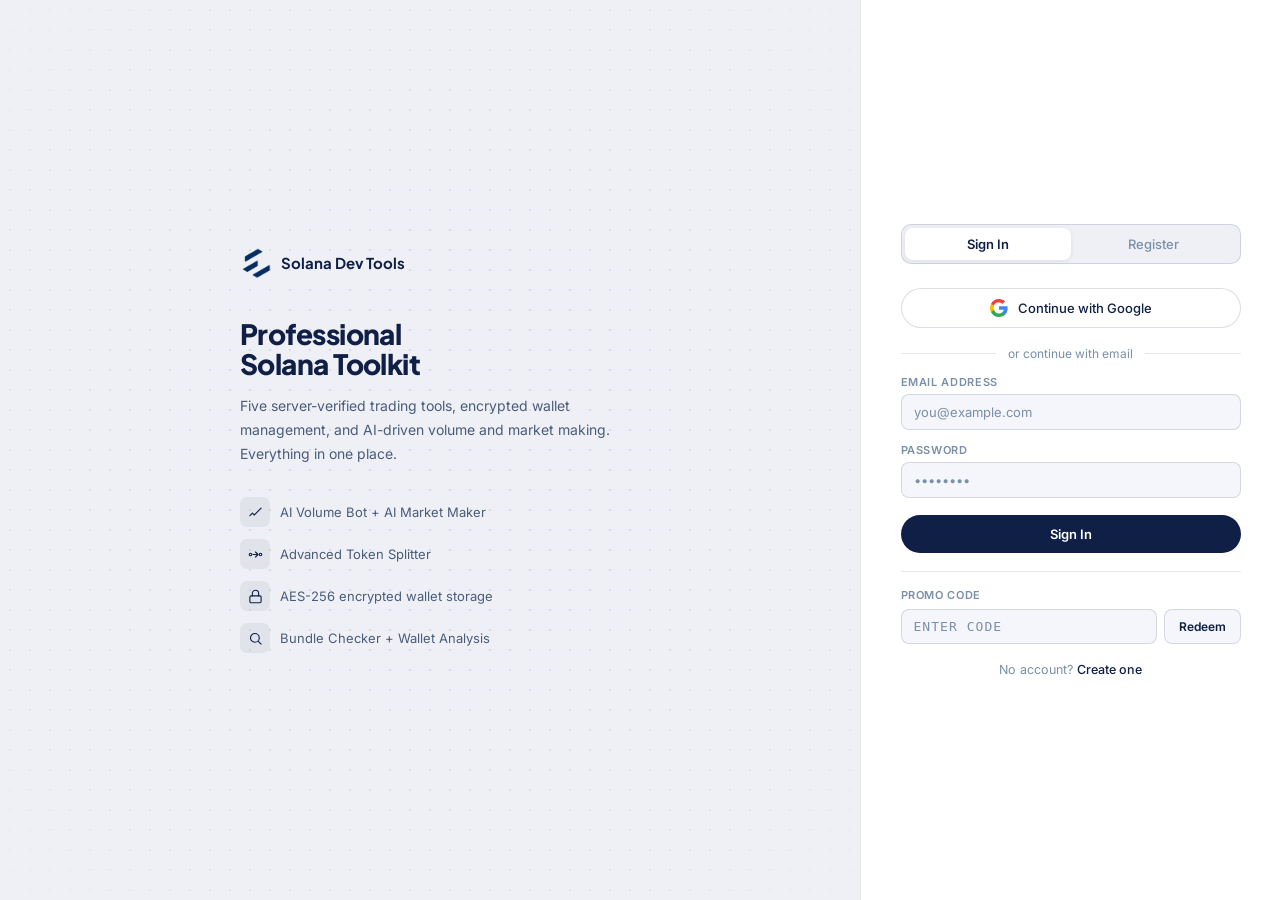
==== commit 35e8c7dd: "Rebrand to Solana Dev Tools" ====
--- a/admin.html
+++ b/admin.html
@@ -3,9 +3,8 @@
 <head>
   <meta charset="UTF-8">
   <meta name="viewport" content="width=device-width, initial-scale=1.0">
-  <title>Admin — Ultimate Dev Tools</title>
-  <link rel="icon" type="image/png" sizes="16x16" href="icon16.png">
-  <link rel="icon" type="image/png" sizes="128x128" href="icon128.png">
+  <title>[Admin] Solana Dev Tools</title>
+  <link rel="icon" href="Icon16.png" />
   <link rel="preconnect" href="https://fonts.googleapis.com">
   <link rel="preconnect" href="https://fonts.gstatic.com" crossorigin>
   <link href="https://fonts.googleapis.com/css2?family=Inter:wght@300;400;500;600;700&family=Plus+Jakarta+Sans:wght@400;500;600;700;800&display=swap" rel="stylesheet">
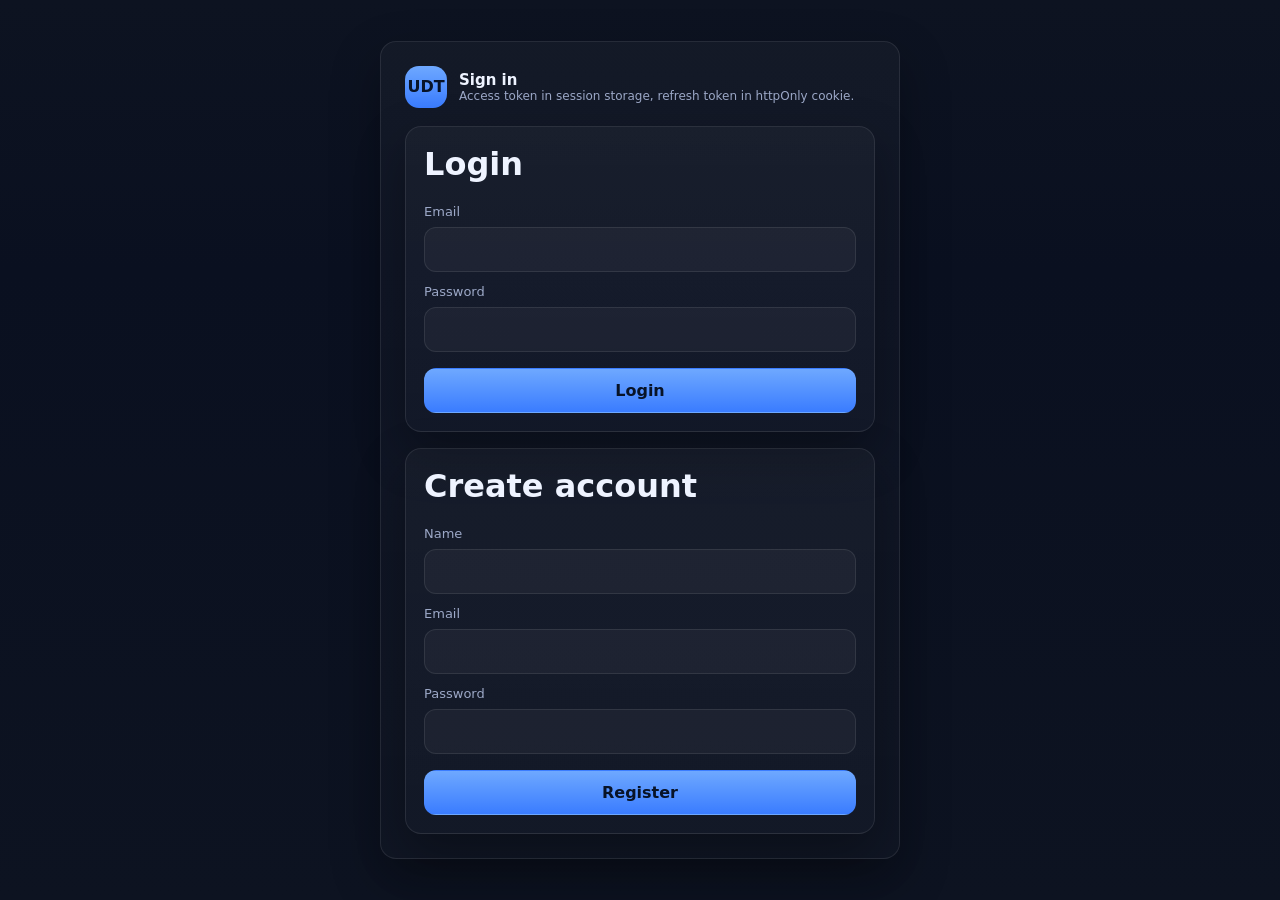
==== commit 285dc775: "Update" ====
--- a/admin.html
+++ b/admin.html
@@ -1,391 +1,159 @@
-<!DOCTYPE html>
+<!doctype html>
 <html lang="en">
 <head>
-  <meta charset="UTF-8">
-  <meta name="viewport" content="width=device-width, initial-scale=1.0">
-  <title>[Admin] Solana Dev Tools</title>
-  <link rel="icon" href="Icon16.png" />
+  <meta charset="utf-8">
+  <meta name="viewport" content="width=device-width, initial-scale=1">
+  <title>Admin — Solana Dev Tools</title>
   <link rel="preconnect" href="https://fonts.googleapis.com">
   <link rel="preconnect" href="https://fonts.gstatic.com" crossorigin>
-  <link href="https://fonts.googleapis.com/css2?family=Inter:wght@300;400;500;600;700&family=Plus+Jakarta+Sans:wght@400;500;600;700;800&display=swap" rel="stylesheet">
+  <link href="https://fonts.googleapis.com/css2?family=Inter:wght@400;500;600;700;800&display=swap" rel="stylesheet">
   <link rel="stylesheet" href="shared.css">
-  <style>
-    .admin-stats { display: grid; grid-template-columns: repeat(auto-fill, minmax(130px, 1fr)); gap: 12px; margin-bottom: 22px; }
-    .admin-stat { background: var(--bg-card); border: 1px solid var(--border); border-radius: var(--radius-md); padding: 16px; }
-    .empty-state { text-align: center; padding: 36px 20px; color: var(--text-muted); font-size: 13px; }
-  </style>
+  <link rel="stylesheet" href="popup.css">
 </head>
 <body>
-<div class="app-layout">
-
-  <!-- Sidebar -->
-  <aside class="sidebar">
-    <div class="sidebar-header">
-      <a href="/" class="sidebar-brand">
-        <img src="icon128.png" alt=""
-             onerror="this.style.display='none';this.nextElementSibling.style.display='flex'">
-        <div class="sidebar-brand-fallback" style="display:none;">
-          <svg viewBox="0 0 16 16" fill="none" style="width:14px;height:14px;"><path d="M8 2L14 5.5V10.5L8 14L2 10.5V5.5L8 2Z" fill="white" opacity="0.85"/></svg>
-        </div>
-        <div class="sidebar-brand-text">
-          <div class="sidebar-brand-name">Admin Panel</div>
-          <div class="sidebar-brand-sub">Essor Studios</div>
-        </div>
-      </a>
+  <main class="container" style="padding: 32px 0 50px;">
+    <div class="topbar">
+      <div>
+        <h1 class="title">Admin</h1>
+        <p class="subtitle">Server-side user and promo management.</p>
+      </div>
+      <a class="btn ghost" href="dashboard.html">Back</a>
     </div>
 
-    <nav class="sidebar-nav">
-      <button class="nav-item active" onclick="switchPanel('overview', this)">
-        <svg viewBox="0 0 16 16" fill="none"><rect x="1" y="1" width="6" height="6" rx="1" stroke="currentColor" stroke-width="1.3"/><rect x="9" y="1" width="6" height="6" rx="1" stroke="currentColor" stroke-width="1.3"/><rect x="1" y="9" width="6" height="6" rx="1" stroke="currentColor" stroke-width="1.3"/><rect x="9" y="9" width="6" height="6" rx="1" stroke="currentColor" stroke-width="1.3"/></svg>
-        Overview
-      </button>
-      <button class="nav-item" onclick="switchPanel('promo', this)">
-        <svg viewBox="0 0 16 16" fill="none"><rect x="1" y="4" width="14" height="9" rx="1.5" stroke="currentColor" stroke-width="1.3"/><path d="M5 4V3a3 3 0 016 0v1" stroke="currentColor" stroke-width="1.3"/></svg>
-        Promo Codes
-      </button>
-      <button class="nav-item" onclick="switchPanel('users', this)">
-        <svg viewBox="0 0 16 16" fill="none"><circle cx="8" cy="6" r="3" stroke="currentColor" stroke-width="1.3"/><path d="M2 14c0-3.3 2.7-6 6-6s6 2.7 6 6" stroke="currentColor" stroke-width="1.3" stroke-linecap="round"/></svg>
-        Users
-      </button>
-      <button class="nav-item" onclick="switchPanel('whitelist', this)">
-        <svg viewBox="0 0 16 16" fill="none"><path d="M8 2L14 5V11L8 14L2 11V5L8 2Z" stroke="currentColor" stroke-width="1.3"/><path d="M5.5 8l2 2 3-3" stroke="currentColor" stroke-width="1.3" stroke-linecap="round" stroke-linejoin="round"/></svg>
-        Whitelist
-      </button>
-      <button class="nav-item" onclick="switchPanel('admins', this)">
-        <svg viewBox="0 0 16 16" fill="none"><path d="M8 2L14 5V11L8 14L2 11V5L8 2Z" stroke="currentColor" stroke-width="1.3"/></svg>
-        Admins
-      </button>
-    </nav>
+    <div class="grid grid-2">
+      <section class="card panel">
+        <h2>Create promo code</h2>
+        <form id="promo-form" class="form-grid">
+          <div><label class="label">Code</label><input class="input" name="code" placeholder="SUMMER30" required></div>
+          <div><label class="label">Days</label><input class="input" type="number" name="days" value="30" required></div>
+          <div><label class="label">Label</label><input class="input" name="label" placeholder="Campaign name"></div>
+          <div style="display:flex;align-items:end;"><button class="btn primary" type="submit">Create promo</button></div>
+        </form>
+        <div id="promo-result" style="margin-top:14px;"></div>
+      </section>
 
-    <div class="sidebar-footer">
-      <div class="sidebar-user">
-        <div class="user-avatar" id="admin-avatar">A</div>
-        <div>
-          <div class="user-name">Admin</div>
-          <div class="user-email" id="admin-email">—</div>
-        </div>
-      </div>
-    </div>
-  </aside>
-
-  <!-- Main -->
-  <div class="main-content">
-    <div class="topbar">
-      <div class="flex items-center gap-12">
-        <span class="topbar-title" id="admin-page-title">Overview</span>
-        <span class="badge badge-expired">Admin</span>
-      </div>
-      <div class="topbar-right">
-        <a href="dashboard.html" class="btn btn-ghost btn-sm">← Dashboard</a>
-        <button class="btn btn-ghost btn-sm" onclick="doLogout()">Sign out</button>
-      </div>
+      <section class="card panel">
+        <h2>Whitelist user</h2>
+        <form id="whitelist-form" class="form-grid">
+          <div><label class="label">Email</label><input class="input" type="email" name="email" required></div>
+          <div style="display:flex;align-items:end;"><button class="btn primary" type="submit">Whitelist</button></div>
+        </form>
+        <div id="whitelist-result" style="margin-top:14px;"></div>
+      </section>
     </div>
 
-    <div class="page-content">
+    <section class="card panel" style="margin-top:16px;">
+      <h2>Users</h2>
+      <div class="row" style="margin-bottom:12px;">
+        <input id="user-search" class="input" placeholder="Search email or name">
+        <button id="user-search-btn" class="btn ghost">Search</button>
+      </div>
+      <div id="users-table" class="muted">Loading…</div>
+    </section>
 
-      <!-- OVERVIEW -->
-      <div class="tool-panel active" id="panel-overview">
-        <div class="admin-stats" id="overview-stats">
-          <div class="admin-stat"><div class="stat-label">Total Users</div><div class="stat-value skeleton" style="height:28px;width:60px;border-radius:4px;margin-top:4px;"></div></div>
-          <div class="admin-stat"><div class="stat-label">Active Subs</div><div class="stat-value skeleton" style="height:28px;width:40px;border-radius:4px;margin-top:4px;"></div></div>
-          <div class="admin-stat"><div class="stat-label">Promo Codes</div><div class="stat-value skeleton" style="height:28px;width:40px;border-radius:4px;margin-top:4px;"></div></div>
-          <div class="admin-stat"><div class="stat-label">Codes Used</div><div class="stat-value skeleton" style="height:28px;width:40px;border-radius:4px;margin-top:4px;"></div></div>
-        </div>
-        <div class="card"><div class="card-header"><div class="card-title">Recent Activity</div></div><div class="empty-state text-muted">Activity log coming soon.</div></div>
-      </div>
+    <section class="card panel" style="margin-top:16px;">
+      <h2>Promo codes</h2>
+      <div id="promo-table" class="muted">Loading…</div>
+    </section>
+  </main>
 
-      <!-- PROMO CODES -->
-      <div class="tool-panel" id="panel-promo">
-        <div class="flex justify-between items-center mb-16">
-          <h3 style="font-size:15px;">Promo Codes</h3>
-          <button class="btn btn-primary btn-sm" onclick="openGenModal()">
-            <svg viewBox="0 0 12 12" fill="none" style="width:11px;height:11px;"><path d="M6 2v8M2 6h8" stroke="currentColor" stroke-width="1.5" stroke-linecap="round"/></svg>
-            Generate Code
-          </button>
-        </div>
-        <div class="card">
-          <div class="card-header"><div class="card-title">All Codes</div><button class="btn btn-ghost btn-sm" onclick="loadCodes()">↻ Refresh</button></div>
-          <div class="table-wrap">
-            <table>
-              <thead><tr><th>Code</th><th>Days</th><th>Label</th><th>Status</th><th>Redeemed By</th><th>Date</th><th>Actions</th></tr></thead>
-              <tbody id="codes-tbody"><tr><td colspan="7"><div class="empty-state">Loading...</div></td></tr></tbody>
-            </table>
-          </div>
-        </div>
-      </div>
+  <script src="api.js"></script>
+  <script>
+    async function bootAdmin() {
+      const user = await UDT.AuthAPI.restore();
+      if (!user) { location.replace('auth.html'); return; }
 
-      <!-- USERS -->
-      <div class="tool-panel" id="panel-users">
-        <div class="flex justify-between items-center mb-16">
-          <h3 style="font-size:15px;">Users</h3>
-          <input type="text" id="user-search" placeholder="Search by email..." style="width:210px;" oninput="debouncedUserSearch(this.value)">
-        </div>
-        <div class="card">
-          <div class="table-wrap">
-            <table>
-              <thead><tr><th>Email</th><th>Name</th><th>Joined</th><th>Status</th><th>Expires</th><th>Actions</th></tr></thead>
-              <tbody id="users-tbody"><tr><td colspan="6"><div class="empty-state">Loading...</div></td></tr></tbody>
-            </table>
-          </div>
-          <div class="flex justify-between items-center mt-12" id="users-pagination"></div>
-        </div>
-      </div>
+      async function loadUsers(search = '') {
+        try {
+          const data = await UDT.AdminAPI.users(1, search);
+          const rows = data.users.map((user) => `
+            <tr>
+              <td>${user.email}</td>
+              <td>${user.name}</td>
+              <td>${user.sub_active ? 'Active' : 'Inactive'}</td>
+              <td>${user.expires_at ? new Date(user.expires_at).toLocaleString() : '—'}</td>
+              <td>
+                <button class="btn ghost" data-extend="${user.id}">+30d</button>
+                <button class="btn danger" data-revoke="${user.id}">Revoke</button>
+              </td>
+            </tr>
+          `).join('');
+          document.getElementById('users-table').innerHTML = `<table class="table"><thead><tr><th>Email</th><th>Name</th><th>Subscription</th><th>Expires</th><th></th></tr></thead><tbody>${rows || '<tr><td colspan="5">No users found.</td></tr>'}</tbody></table>`;
 
-      <!-- WHITELIST -->
-      <div class="tool-panel" id="panel-whitelist">
-        <div class="flex justify-between items-center mb-16"><h3 style="font-size:15px;">Email Whitelist</h3></div>
-        <div class="card mb-16">
-          <div class="card-header"><div class="card-title">Add to Whitelist</div></div>
-          <p class="text-sm text-muted mb-12">Whitelisted emails bypass subscription checks — use sparingly.</p>
-          <div class="flex gap-8"><input type="email" id="whitelist-input" placeholder="email@example.com"><button class="btn btn-primary" onclick="addWhitelist()">Add Email</button></div>
-        </div>
-        <div class="card"><div class="card-header"><div class="card-title">Whitelisted Emails</div></div><div id="whitelist-list"><div class="empty-state">Loading...</div></div></div>
-      </div>
+          document.querySelectorAll('[data-extend]').forEach((button) => {
+            button.addEventListener('click', async () => {
+              await UDT.AdminAPI.extendSubscription(Number(button.dataset.extend), 30, false);
+              await loadUsers(search);
+            });
+          });
 
-      <!-- ADMINS -->
-      <div class="tool-panel" id="panel-admins">
-        <div class="flex justify-between items-center mb-16"><h3 style="font-size:15px;">Administrators</h3></div>
-        <div class="card mb-16">
-          <div class="card-header"><div class="card-title">Add Admin</div></div>
-          <div class="alert alert-warning mb-12">
-            <svg viewBox="0 0 16 16" fill="none" style="width:14px;height:14px;flex-shrink:0;"><path d="M8 2L14 13H2L8 2Z" stroke="currentColor" stroke-width="1.5"/><path d="M8 7v3M8 11.5v.5" stroke="currentColor" stroke-width="1.5" stroke-linecap="round"/></svg>
-            <div>Admins have full access to this panel. Only grant to trusted accounts.</div>
-          </div>
-          <div class="flex gap-8"><input type="email" id="admin-add-input" placeholder="email@example.com"><button class="btn btn-danger btn-sm" onclick="addAdminUser()">Grant Admin</button></div>
-        </div>
-        <div class="card"><div class="card-header"><div class="card-title">Current Admins</div></div><div id="admins-list"><div class="empty-state">Loading...</div></div></div>
-      </div>
+          document.querySelectorAll('[data-revoke]').forEach((button) => {
+            button.addEventListener('click', async () => {
+              await UDT.AdminAPI.revokeSubscription(Number(button.dataset.revoke));
+              await loadUsers(search);
+            });
+          });
+        } catch (error) {
+          document.getElementById('users-table').textContent = error.message;
+        }
+      }
 
-    </div>
-  </div>
-</div>
+      async function loadPromo() {
+        try {
+          const data = await UDT.AdminAPI.promo();
+          const rows = data.promoCodes.map((promo) => `
+            <tr>
+              <td>${promo.code}</td>
+              <td>${promo.days}</td>
+              <td>${promo.label || '—'}</td>
+              <td>${promo.redeemed_at ? new Date(promo.redeemed_at).toLocaleString() : 'Unused'}</td>
+            </tr>
+          `).join('');
+          document.getElementById('promo-table').innerHTML = `<table class="table"><thead><tr><th>Code</th><th>Days</th><th>Label</th><th>Redeemed</th></tr></thead><tbody>${rows || '<tr><td colspan="4">No promo codes yet.</td></tr>'}</tbody></table>`;
+        } catch (error) {
+          document.getElementById('promo-table').textContent = error.message;
+        }
+      }
 
-<!-- Generate Code Modal -->
-<div class="modal-overlay hidden" id="gen-modal">
-  <div class="modal">
-    <div class="modal-header">
-      <div class="modal-title">Generate Promo Code</div>
-      <button class="modal-close" onclick="document.getElementById('gen-modal').classList.add('hidden')">✕</button>
-    </div>
-    <div class="form-group">
-      <label>Trial Duration (days)</label>
-      <input type="number" id="gen-days" value="5" min="1" max="90">
-    </div>
-    <div class="form-group">
-      <label>Label (optional)</label>
-      <input type="text" id="gen-label" placeholder="e.g. Twitter giveaway Jan 2025">
-    </div>
-    <div id="gen-result" style="display:none;" class="mb-16">
-      <label class="mb-8" style="display:block;">Generated Code</label>
-      <div style="display:flex;align-items:center;gap:8px;">
-        <div class="code-chip" id="gen-code-display" onclick="copyGenCode()" style="font-size:16px;padding:8px 14px;letter-spacing:0.14em;"></div>
-        <button class="btn btn-ghost btn-sm" onclick="copyGenCode()">Copy</button>
-      </div>
-      <p class="text-xs text-muted mt-8">Single-use. Valid for <span id="gen-days-display"></span> days.</p>
-    </div>
-    <button class="btn btn-primary btn-full" id="btn-gen" onclick="generateCode()">Generate</button>
-  </div>
-</div>
+      document.getElementById('promo-form').addEventListener('submit', async (event) => {
+        event.preventDefault();
+        const data = new FormData(event.currentTarget);
+        try {
+          await UDT.AdminAPI.createPromo(
+            String(data.get('code') || '').toUpperCase(),
+            Number(data.get('days') || 0),
+            String(data.get('label') || '')
+          );
+          document.getElementById('promo-result').innerHTML = '<div class="badge ok">Promo created</div>';
+          event.currentTarget.reset();
+          await loadPromo();
+        } catch (error) {
+          document.getElementById('promo-result').innerHTML = `<div class="badge danger">${error.message}</div>`;
+        }
+      });
 
-<div id="toast-container"></div>
-<script src="api.js"></script>
-<script>
-  let usersPage = 1, usersSearch = '';
-  const panelTitles = { overview:'Overview', promo:'Promo Codes', users:'Users', whitelist:'Whitelist', admins:'Admins' };
+      document.getElementById('whitelist-form').addEventListener('submit', async (event) => {
+        event.preventDefault();
+        const data = new FormData(event.currentTarget);
+        try {
+          await UDT.AdminAPI.whitelist(String(data.get('email') || ''));
+          document.getElementById('whitelist-result').innerHTML = '<div class="badge ok">User whitelisted</div>';
+          event.currentTarget.reset();
+          await loadUsers();
+        } catch (error) {
+          document.getElementById('whitelist-result').innerHTML = `<div class="badge danger">${error.message}</div>`;
+        }
+      });
 
-  // ── Init ──────────────────────────────────────────────────────────────────
-  (async () => {
-    if (!(await Auth.isLoggedIn())) { window.location.href = 'auth.html'; return; }
-    const user = await Auth.getUser() || await AuthAPI.me().catch(() => null);
-    if (!user?.is_admin) { window.location.href = 'dashboard.html'; return; }
-    document.getElementById('admin-email').textContent   = user.email;
-    document.getElementById('admin-avatar').textContent  = initials(user.name, user.email);
-    loadOverview();
-  })();
+      document.getElementById('user-search-btn').addEventListener('click', () => {
+        loadUsers(document.getElementById('user-search').value || '');
+      });
 
-  // ── Panel switch ──────────────────────────────────────────────────────────
-  function switchPanel(id, btn) {
-    document.querySelectorAll('.tool-panel').forEach(p => p.classList.remove('active'));
-    document.querySelectorAll('.sidebar-nav .nav-item').forEach(b => b.classList.remove('active'));
-    document.getElementById(`panel-${id}`)?.classList.add('active');
-    btn?.classList.add('active');
-    document.getElementById('admin-page-title').textContent = panelTitles[id];
-    if (id === 'promo') loadCodes();
-    if (id === 'users') loadUsers();
-    if (id === 'whitelist') loadWhitelist();
-    if (id === 'admins') loadAdmins();
-  }
+      await loadUsers();
+      await loadPromo();
+    }
 
-  // ── Overview ──────────────────────────────────────────────────────────────
-  async function loadOverview() {
-    try {
-      const [codes, users] = await Promise.allSettled([AdminAPI.listPromoCodes(), AdminAPI.listUsers(1,'')]);
-      const c = codes.value?.codes || [];
-      const u = users.value;
-      const active = (u?.users||[]).filter(x=>x.sub_active).length;
-      document.getElementById('overview-stats').innerHTML = `
-        <div class="admin-stat"><div class="stat-label">Total Users</div><div class="stat-value">${u?.total||0}</div></div>
-        <div class="admin-stat"><div class="stat-label">Active Subs</div><div class="stat-value text-green">${active}</div></div>
-        <div class="admin-stat"><div class="stat-label">Promo Codes</div><div class="stat-value">${c.length}</div></div>
-        <div class="admin-stat"><div class="stat-label">Codes Used</div><div class="stat-value">${c.filter(x=>x.redeemed_by).length}</div></div>
-      `;
-    } catch {}
-  }
-
-  // ── Codes ─────────────────────────────────────────────────────────────────
-  async function loadCodes() {
-    const tbody = document.getElementById('codes-tbody');
-    tbody.innerHTML = '<tr><td colspan="7"><div class="empty-state">Loading...</div></td></tr>';
-    try {
-      const { codes } = await AdminAPI.listPromoCodes();
-      if (!codes?.length) { tbody.innerHTML = '<tr><td colspan="7"><div class="empty-state">No codes yet.</div></td></tr>'; return; }
-      tbody.innerHTML = codes.map(c => `
-        <tr>
-          <td><span class="code-chip" onclick="navigator.clipboard.writeText('${c.code}');showToast('Copied!','success')">${c.code}</span></td>
-          <td class="strong">${c.days}</td>
-          <td class="text-muted">${c.label||'—'}</td>
-          <td>${c.disabled?'<span class="badge badge-muted">Disabled</span>':c.redeemed_by?'<span class="badge badge-pending">Used</span>':'<span class="badge badge-active">Available</span>'}</td>
-          <td class="mono text-muted">${c.redeemed_by||'—'}</td>
-          <td class="text-muted">${c.redeemed_at?formatDate(c.redeemed_at):formatDate(c.created_at)}</td>
-          <td>${!c.redeemed_by&&!c.disabled?`<button class="btn btn-danger btn-sm" onclick="disableCode('${c.code}')">Disable</button>`:'—'}</td>
-        </tr>
-      `).join('');
-    } catch (err) { tbody.innerHTML = `<tr><td colspan="7"><div class="alert alert-error">${err.message}</div></td></tr>`; }
-  }
-
-  function openGenModal() {
-    document.getElementById('gen-modal').classList.remove('hidden');
-    document.getElementById('gen-result').style.display = 'none';
-    document.getElementById('btn-gen').textContent = 'Generate';
-    document.getElementById('btn-gen').disabled = false;
-  }
-
-  async function generateCode() {
-    const days = parseInt(document.getElementById('gen-days').value)||5;
-    const label = document.getElementById('gen-label').value.trim();
-    const btn = document.getElementById('btn-gen');
-    btn.disabled = true; btn.classList.add('loading');
-    try {
-      const { code } = await AdminAPI.generatePromoCode({ days, label });
-      document.getElementById('gen-code-display').textContent = code;
-      document.getElementById('gen-days-display').textContent = days;
-      document.getElementById('gen-result').style.display = 'block';
-      btn.textContent = '+ Generate Another'; btn.disabled = false; btn.classList.remove('loading');
-      showToast('Code generated!', 'success'); loadCodes();
-    } catch (err) { showToast(err.message, 'error'); btn.disabled = false; btn.classList.remove('loading'); btn.textContent='Generate'; }
-  }
-
-  function copyGenCode() {
-    navigator.clipboard.writeText(document.getElementById('gen-code-display').textContent);
-    showToast('Code copied!', 'success');
-  }
-
-  async function disableCode(code) {
-    if (!confirm(`Disable ${code}?`)) return;
-    try { await AdminAPI.disablePromoCode(code); showToast('Disabled.','success'); loadCodes(); }
-    catch (err) { showToast(err.message,'error'); }
-  }
-
-  // ── Users ─────────────────────────────────────────────────────────────────
-  async function loadUsers(page=1, search='') {
-    usersPage=page; usersSearch=search;
-    const tbody = document.getElementById('users-tbody');
-    tbody.innerHTML = '<tr><td colspan="6"><div class="empty-state">Loading...</div></td></tr>';
-    try {
-      const { users, total, pages } = await AdminAPI.listUsers(page, search);
-      if (!users?.length) { tbody.innerHTML='<tr><td colspan="6"><div class="empty-state">No users found.</div></td></tr>'; return; }
-      tbody.innerHTML = users.map(u=>`
-        <tr>
-          <td class="mono strong">${u.email}</td>
-          <td>${u.name||'—'}</td>
-          <td class="text-muted">${formatDate(u.created_at)}</td>
-          <td>${u.sub_active?`<span class="badge ${u.sub_trial?'badge-trial':'badge-active'}">${u.sub_trial?'Trial':'Active'}</span>`:'<span class="badge badge-muted">None</span>'}</td>
-          <td class="text-muted">${u.sub_expires_at?formatDate(u.sub_expires_at):'—'}</td>
-          <td>${u.sub_active?`<button class="btn btn-danger btn-sm" onclick="revokeUser('${u.id}','${u.email}')">Revoke</button>`:'—'}</td>
-        </tr>
-      `).join('');
-      const pag = document.getElementById('users-pagination');
-      pag.innerHTML = `<span class="text-xs text-muted">${total} users · Page ${page}/${pages||1}</span><div class="flex gap-8">${page>1?`<button class="btn btn-ghost btn-sm" onclick="loadUsers(${page-1},'${search}')">← Prev</button>`:''} ${page<(pages||1)?`<button class="btn btn-ghost btn-sm" onclick="loadUsers(${page+1},'${search}')">Next →</button>`:''}</div>`;
-    } catch (err) { tbody.innerHTML=`<tr><td colspan="6"><div class="alert alert-error">${err.message}</div></td></tr>`; }
-  }
-
-  let _searchT;
-  function debouncedUserSearch(v) { clearTimeout(_searchT); _searchT=setTimeout(()=>loadUsers(1,v),350); }
-
-  async function revokeUser(id, email) {
-    if (!confirm(`Revoke subscription for ${email}?`)) return;
-    try { await AdminAPI.revokeUserSub(id); showToast('Revoked.','success'); loadUsers(usersPage,usersSearch); }
-    catch (err) { showToast(err.message,'error'); }
-  }
-
-  // ── Whitelist ─────────────────────────────────────────────────────────────
-  async function loadWhitelist() {
-    try {
-      const { emails } = await AdminAPI.listWhitelist();
-      const el = document.getElementById('whitelist-list');
-      if (!emails?.length) { el.innerHTML='<div class="empty-state">No emails whitelisted.</div>'; return; }
-      el.innerHTML = emails.map(e=>`
-        <div class="flex justify-between items-center" style="padding:9px 0;border-bottom:1px solid var(--border);">
-          <span class="mono" style="font-size:13px;">${e.email}</span>
-          <div class="flex gap-8 items-center"><span class="text-xs text-muted">${formatDate(e.added_at)}</span><button class="btn btn-danger btn-sm" onclick="removeWl('${e.email}')">Remove</button></div>
-        </div>
-      `).join('');
-    } catch (err) { document.getElementById('whitelist-list').innerHTML=`<div class="alert alert-error">${err.message}</div>`; }
-  }
-
-  async function addWhitelist() {
-    const email = document.getElementById('whitelist-input').value.trim();
-    if (!email) return;
-    try { await AdminAPI.whitelistEmail(email); document.getElementById('whitelist-input').value=''; showToast(`${email} whitelisted.`,'success'); loadWhitelist(); }
-    catch (err) { showToast(err.message,'error'); }
-  }
-
-  async function removeWl(email) {
-    if (!confirm(`Remove ${email}?`)) return;
-    try { await AdminAPI.removeWhitelist(email); showToast('Removed.','success'); loadWhitelist(); }
-    catch (err) { showToast(err.message,'error'); }
-  }
-
-  // ── Admins ────────────────────────────────────────────────────────────────
-  async function loadAdmins() {
-    try {
-      const { admins } = await AdminAPI.listAdmins();
-      const el = document.getElementById('admins-list');
-      el.innerHTML = admins.map(a=>`
-        <div class="flex justify-between items-center" style="padding:9px 0;border-bottom:1px solid var(--border);">
-          <div class="flex items-center gap-8"><div class="user-avatar" style="background:rgba(239,68,68,0.1);color:#dc2626;">${initials('',a.email)}</div><span class="mono" style="font-size:13px;">${a.email}</span></div>
-          <div class="flex gap-8 items-center">${a.is_superadmin?'<span class="badge badge-admin">Superadmin</span>':`<button class="btn btn-danger btn-sm" onclick="removeAdminUser('${a.email}')">Remove</button>`}</div>
-        </div>
-      `).join('');
-    } catch (err) { document.getElementById('admins-list').innerHTML=`<div class="alert alert-error">${err.message}</div>`; }
-  }
-
-  async function addAdminUser() {
-    const email = document.getElementById('admin-add-input').value.trim();
-    if (!email||!confirm(`Grant admin to ${email}?`)) return;
-    try { await AdminAPI.addAdmin(email); document.getElementById('admin-add-input').value=''; showToast(`${email} is now admin.`,'success'); loadAdmins(); }
-    catch (err) { showToast(err.message,'error'); }
-  }
-
-  async function removeAdminUser(email) {
-    if (!confirm(`Remove admin from ${email}?`)) return;
-    try { await AdminAPI.removeAdmin(email); showToast('Removed.','success'); loadAdmins(); }
-    catch (err) { showToast(err.message,'error'); }
-  }
-
-  // ── Misc ──────────────────────────────────────────────────────────────────
-  async function doLogout() { await AuthAPI.logout(); window.location.href='auth.html'; }
-
-  function showToast(msg, type='info') {
-    const colors={success:'#16a34a',error:'#dc2626',warning:'#b45309',info:'var(--navy)'};
-    const icons={success:'✓',error:'✕',warning:'⚠',info:'i'};
-    let c=document.getElementById('toast-container');
-    if (!c) { c=document.createElement('div'); c.id='toast-container'; document.body.appendChild(c); }
-    const t=document.createElement('div'); t.className=`toast toast-${type}`;
-    t.innerHTML=`<span style="color:${colors[type]};font-weight:700;font-size:12px;">${icons[type]}</span><span style="font-size:12.5px;">${msg}</span>`;
-    c.appendChild(t);
-    setTimeout(()=>{ t.style.animation='fadeOut 0.3s ease forwards'; setTimeout(()=>t.remove(),300); },3000);
-  }
-</script>
+    bootAdmin();
+  </script>
 </body>
 </html>
--- a/shared.css
+++ b/shared.css
@@ -1,542 +1,73 @@
-/*
- * Ultimate Dev Tools — Professional Design System
- * Essor Studios
- * Theme: Matches the real extension UI — light blue-grey, deep navy sidebar, dot-grid texture
- */
-
-@import url('https://fonts.googleapis.com/css2?family=Inter:wght@300;400;500;600;700&family=Plus+Jakarta+Sans:wght@400;500;600;700;800&display=swap');
-
-/* ── Variables ─────────────────────────────────────────────────────────────── */
 :root {
-  /* Core palette — matches Essor Studios / actual extension */
-  --navy:          #0f1f45;
-  --navy-dark:     #0a1530;
-  --navy-mid:      #172550;
-  --navy-light:    #1e3163;
-  --navy-hover:    rgba(255,255,255,0.07);
-
-  /* Content area */
-  --bg-app:        #e8ecf4;
-  --bg-page:       #f0f3f8;
-  --bg-card:       #ffffff;
-  --bg-input:      #f5f7fb;
-  --bg-input-dark: rgba(255,255,255,0.06);
-
-  /* Text */
-  --text-primary:   #0f1f45;
-  --text-secondary: #5a6785;
-  --text-muted:     #8a96ab;
-  --text-nav:       rgba(255,255,255,0.6);
-  --text-nav-active:#ffffff;
-
-  /* Borders */
-  --border:         rgba(15,31,69,0.1);
-  --border-mid:     rgba(15,31,69,0.15);
-  --border-strong:  rgba(15,31,69,0.22);
-  --border-nav:     rgba(255,255,255,0.08);
-
-  /* Accent */
-  --accent:         #1e3163;
-  --accent-blue:    #2563eb;
-  --accent-hover:   #1d4ed8;
-  --green:          #22c55e;
-  --red:            #ef4444;
-  --amber:          #f59e0b;
-
-  /* Typography */
-  --font-display: 'Plus Jakarta Sans', 'Inter', sans-serif;
-  --font-body:    'Inter', sans-serif;
-  --font-mono:    'SF Mono', 'Fira Code', monospace;
-
-  /* Layout */
-  --sidebar-w:    160px;
-  --topbar-h:     52px;
-  --radius-sm:    6px;
-  --radius-md:    8px;
-  --radius-lg:    12px;
-  --radius-xl:    16px;
-  --radius-pill:  100px;
-
-  /* Shadows */
-  --shadow-sm:    0 1px 3px rgba(15,31,69,0.08), 0 1px 2px rgba(15,31,69,0.04);
-  --shadow-md:    0 4px 12px rgba(15,31,69,0.1), 0 2px 4px rgba(15,31,69,0.06);
-  --shadow-lg:    0 12px 32px rgba(15,31,69,0.12), 0 4px 8px rgba(15,31,69,0.06);
-  --shadow-xl:    0 24px 48px rgba(15,31,69,0.14), 0 8px 16px rgba(15,31,69,0.08);
+  --bg: #0d1321;
+  --panel: #121a2b;
+  --panel-2: #162136;
+  --text: #eef3ff;
+  --text-muted: #9ca8c7;
+  --line: rgba(255,255,255,0.09);
+  --primary: #6ea8ff;
+  --primary-2: #3a7cff;
+  --danger: #ff6b6b;
+  --ok: #42d392;
+  --warning: #ffcc66;
+  --shadow: 0 20px 50px rgba(0,0,0,0.3);
+  --radius: 16px;
+  --radius-sm: 10px;
+  --max: 1180px;
+  --font: Inter, system-ui, -apple-system, BlinkMacSystemFont, "Segoe UI", sans-serif;
 }
 
-/* ── Reset ─────────────────────────────────────────────────────────────────── */
-*, *::before, *::after { box-sizing: border-box; margin: 0; padding: 0; }
-html { font-size: 14px; -webkit-font-smoothing: antialiased; -moz-osx-font-smoothing: grayscale; }
-body { font-family: var(--font-body); background: var(--bg-page); color: var(--text-primary); line-height: 1.5; min-height: 100vh; }
-a { text-decoration: none; color: inherit; }
-button { font-family: inherit; cursor: pointer; }
-input, select, textarea { font-family: inherit; }
+* { box-sizing: border-box; }
+html, body { margin: 0; padding: 0; background: linear-gradient(180deg, #0d1321, #0a1020 30%, #0d1321); color: var(--text); font-family: var(--font); }
+a { color: inherit; text-decoration: none; }
+button, input, textarea, select { font: inherit; }
+button { cursor: pointer; }
 
-/* Scrollbar */
-::-webkit-scrollbar { width: 5px; height: 5px; }
-::-webkit-scrollbar-track { background: transparent; }
-::-webkit-scrollbar-thumb { background: rgba(15,31,69,0.15); border-radius: 3px; }
-::-webkit-scrollbar-thumb:hover { background: rgba(15,31,69,0.25); }
+.container { width: min(var(--max), calc(100% - 32px)); margin: 0 auto; }
+.card {
+  background: linear-gradient(180deg, rgba(255,255,255,0.03), rgba(255,255,255,0.015));
+  border: 1px solid var(--line);
+  border-radius: var(--radius);
+  box-shadow: var(--shadow);
+}
+.grid { display: grid; gap: 16px; }
+.grid-2 { grid-template-columns: repeat(auto-fit, minmax(280px, 1fr)); }
+.grid-3 { grid-template-columns: repeat(auto-fit, minmax(220px, 1fr)); }
 
-/* ── Dot-grid texture (matches Essor Studios / extension) ────────────────── */
-.dot-grid {
-  background-image: radial-gradient(circle, rgba(15,31,69,0.1) 1px, transparent 1px);
-  background-size: 18px 18px;
+.btn {
+  border: 1px solid var(--line);
+  background: #1a2741;
+  color: var(--text);
+  padding: 12px 16px;
+  border-radius: 12px;
+  transition: .15s ease;
 }
+.btn:hover { transform: translateY(-1px); border-color: rgba(255,255,255,0.18); }
+.btn.primary { background: linear-gradient(180deg, var(--primary), var(--primary-2)); color: #081327; border-color: transparent; font-weight: 700; }
+.btn.danger { background: rgba(255,107,107,0.14); color: #ffd4d4; border-color: rgba(255,107,107,0.2); }
+.btn.ghost { background: transparent; }
 
-.dot-grid-light {
-  background-image: radial-gradient(circle, rgba(255,255,255,0.08) 1px, transparent 1px);
-  background-size: 18px 18px;
+.input, .textarea, .select {
+  width: 100%;
+  padding: 12px 14px;
+  background: rgba(255,255,255,0.04);
+  border: 1px solid var(--line);
+  border-radius: 12px;
+  color: var(--text);
 }
-
-/* ── Typography ─────────────────────────────────────────────────────────────── */
-h1, h2, h3, h4, h5, h6 { font-family: var(--font-display); font-weight: 700; line-height: 1.2; color: var(--text-primary); }
-h1 { font-size: 2.4rem; }
-h2 { font-size: 1.8rem; }
-h3 { font-size: 1.2rem; }
-h4 { font-size: 1rem; }
-p  { color: var(--text-secondary); line-height: 1.65; }
-
-.display { font-family: var(--font-display); }
-.mono    { font-family: var(--font-mono); }
-
-/* ── Buttons ─────────────────────────────────────────────────────────────────── */
-.btn {
-  display: inline-flex; align-items: center; gap: 7px;
-  padding: 9px 18px; border-radius: var(--radius-pill);
-  font-family: var(--font-body); font-size: 13px; font-weight: 600;
-  border: none; cursor: pointer; transition: all 0.18s ease;
-  white-space: nowrap; text-decoration: none; line-height: 1;
-}
-.btn:disabled { opacity: 0.45; cursor: not-allowed; pointer-events: none; }
-
-.btn-primary { background: var(--navy); color: #fff; }
-.btn-primary:hover { background: var(--navy-mid); transform: translateY(-1px); box-shadow: var(--shadow-md); }
-
-.btn-secondary { background: var(--bg-card); color: var(--text-primary); border: 1px solid var(--border-mid); }
-.btn-secondary:hover { background: var(--bg-input); border-color: var(--border-strong); }
-
-.btn-ghost { background: transparent; color: var(--text-secondary); border: 1px solid var(--border); }
-.btn-ghost:hover { background: var(--bg-input); color: var(--text-primary); }
-
-.btn-danger { background: rgba(239,68,68,0.08); color: var(--red); border: 1px solid rgba(239,68,68,0.2); }
-.btn-danger:hover { background: rgba(239,68,68,0.14); }
-
-.btn-success { background: rgba(34,197,94,0.08); color: #16a34a; border: 1px solid rgba(34,197,94,0.2); }
-.btn-success:hover { background: rgba(34,197,94,0.14); }
-
-.btn-sm  { padding: 6px 13px; font-size: 12px; }
-.btn-lg  { padding: 12px 24px; font-size: 14px; }
-.btn-xl  { padding: 14px 30px; font-size: 15px; font-weight: 700; }
-.btn-full { width: 100%; justify-content: center; }
-
-/* Loading spinner on button */
-.btn-loading { position: relative; color: transparent !important; }
-.btn-loading::after {
-  content: ''; position: absolute; width: 14px; height: 14px;
-  border: 2px solid rgba(255,255,255,0.35); border-top-color: #fff;
-  border-radius: 50%; animation: spin 0.6s linear infinite;
-  top: 50%; left: 50%; margin: -7px 0 0 -7px;
-}
-
-/* ── Forms ─────────────────────────────────────────────────────────────────── */
-.form-group { display: flex; flex-direction: column; gap: 6px; margin-bottom: 14px; }
-.form-group:last-child { margin-bottom: 0; }
-
-label {
-  font-size: 11px; font-weight: 600; letter-spacing: 0.06em;
-  text-transform: uppercase; color: var(--text-muted);
-}
-
-input[type="text"], input[type="email"], input[type="password"],
-input[type="number"], select, textarea {
-  background: var(--bg-input); border: 1px solid var(--border-mid);
-  border-radius: var(--radius-md); color: var(--text-primary);
-  font-family: var(--font-body); font-size: 13px;
-  padding: 9px 12px; outline: none; width: 100%;
-  transition: border-color 0.15s, box-shadow 0.15s;
-}
-input:focus, select:focus, textarea:focus {
-  border-color: var(--navy); box-shadow: 0 0 0 3px rgba(15,31,69,0.08);
-}
-input::placeholder { color: var(--text-muted); }
-textarea { resize: vertical; min-height: 80px; }
-select { appearance: none; cursor: pointer; background-image: url("data:image/svg+xml,%3Csvg xmlns='http://www.w3.org/2000/svg' width='12' height='12' viewBox='0 0 12 12'%3E%3Cpath fill='%238a96ab' d='M6 8L1 3h10z'/%3E%3C/svg%3E"); background-repeat: no-repeat; background-position: right 10px center; padding-right: 28px; }
-
-.input-row { display: flex; gap: 10px; }
-.input-row .form-group { flex: 1; }
-
-/* Error/hint text */
-.field-error { font-size: 12px; color: var(--red); }
-.field-hint  { font-size: 12px; color: var(--text-muted); }
-
-/* ── Cards ─────────────────────────────────────────────────────────────────── */
-.card {
-  background: var(--bg-card); border: 1px solid var(--border);
-  border-radius: var(--radius-lg); padding: 20px; transition: box-shadow 0.2s;
-}
-.card:hover { box-shadow: var(--shadow-sm); }
-
-.card-header {
-  display: flex; align-items: center; justify-content: space-between;
-  margin-bottom: 16px; padding-bottom: 14px; border-bottom: 1px solid var(--border);
-}
-.card-title {
-  font-size: 13px; font-weight: 600; color: var(--text-primary);
-  display: flex; align-items: center; gap: 8px;
-}
-.card-title svg { color: var(--navy); }
-
-/* ── Badges / Tags ─────────────────────────────────────────────────────────── */
-.badge {
-  display: inline-flex; align-items: center; gap: 4px;
-  padding: 2px 9px; border-radius: var(--radius-pill);
-  font-size: 11px; font-weight: 600; letter-spacing: 0.02em;
-}
-.badge-active  { background: rgba(34,197,94,0.1);  color: #16a34a;  border: 1px solid rgba(34,197,94,0.2); }
-.badge-trial   { background: rgba(37,99,235,0.08); color: #1d4ed8;  border: 1px solid rgba(37,99,235,0.15); }
-.badge-expired { background: rgba(239,68,68,0.08); color: #dc2626;  border: 1px solid rgba(239,68,68,0.15); }
-.badge-pending { background: rgba(245,158,11,0.08);color: #b45309;  border: 1px solid rgba(245,158,11,0.15); }
-.badge-admin   { background: rgba(15,31,69,0.08);  color: var(--navy); border: 1px solid var(--border-mid); }
-.badge-muted   { background: var(--bg-input); color: var(--text-muted); border: 1px solid var(--border); }
-
-/* Status dot */
-.status-dot {
-  width: 6px; height: 6px; border-radius: 50%; flex-shrink: 0;
-}
-.status-dot.green  { background: var(--green); box-shadow: 0 0 0 2px rgba(34,197,94,0.2); }
-.status-dot.red    { background: var(--red); }
-.status-dot.amber  { background: var(--amber); }
-.status-dot.pulse  { animation: pulse-dot 2s ease-in-out infinite; }
-
-@keyframes pulse-dot { 0%,100% { opacity:1; transform:scale(1); } 50% { opacity:0.6; transform:scale(0.85); } }
-
-/* ── Table ─────────────────────────────────────────────────────────────────── */
-.table-wrap { overflow-x: auto; }
-table { width: 100%; border-collapse: collapse; font-size: 13px; }
-thead tr { border-bottom: 1px solid var(--border-mid); }
-thead th {
-  padding: 10px 12px; text-align: left; white-space: nowrap;
-  font-size: 11px; font-weight: 600; letter-spacing: 0.06em;
-  text-transform: uppercase; color: var(--text-muted);
-}
-tbody tr { border-bottom: 1px solid var(--border); transition: background 0.1s; }
-tbody tr:hover { background: var(--bg-input); }
-tbody tr:last-child { border-bottom: none; }
-tbody td { padding: 10px 12px; color: var(--text-secondary); vertical-align: middle; }
-tbody td.strong { color: var(--text-primary); font-weight: 500; }
-tbody td.mono { font-family: var(--font-mono); font-size: 12px; }
-
-/* ── Alerts ─────────────────────────────────────────────────────────────────── */
-.alert {
-  display: flex; gap: 10px; padding: 11px 14px;
-  border-radius: var(--radius-md); font-size: 13px;
-  border: 1px solid; margin-bottom: 14px; align-items: flex-start;
-}
-.alert svg, .alert-icon { flex-shrink: 0; margin-top: 1px; }
-.alert-info    { background: rgba(37,99,235,0.05);  border-color: rgba(37,99,235,0.2);  color: #1d4ed8; }
-.alert-success { background: rgba(34,197,94,0.06);  border-color: rgba(34,197,94,0.2);  color: #16a34a; }
-.alert-warning { background: rgba(245,158,11,0.06); border-color: rgba(245,158,11,0.2); color: #b45309; }
-.alert-error   { background: rgba(239,68,68,0.06);  border-color: rgba(239,68,68,0.2);  color: #dc2626; }
-
-/* ── Toggle ─────────────────────────────────────────────────────────────────── */
-.toggle-wrap { display: flex; align-items: center; gap: 8px; cursor: pointer; }
-.toggle {
-  width: 34px; height: 18px; background: var(--border-strong); border-radius: 9px;
-  position: relative; transition: background 0.2s; flex-shrink: 0;
-}
-.toggle::after {
-  content: ''; position: absolute; width: 12px; height: 12px; background: #fff;
-  border-radius: 50%; top: 3px; left: 3px; transition: transform 0.2s;
-  box-shadow: 0 1px 3px rgba(0,0,0,0.2);
-}
-.toggle.on { background: var(--navy); }
-.toggle.on::after { transform: translateX(16px); }
-.toggle-label { font-size: 13px; color: var(--text-secondary); }
-
-/* ── Modal ─────────────────────────────────────────────────────────────────── */
-.modal-overlay {
-  position: fixed; inset: 0; background: rgba(15,31,69,0.4);
-  backdrop-filter: blur(6px); z-index: 500;
-  display: flex; align-items: center; justify-content: center; padding: 20px;
-  animation: fadeIn 0.15s ease;
-}
-.modal {
-  background: var(--bg-card); border: 1px solid var(--border);
-  border-radius: var(--radius-xl); padding: 28px; width: 100%; max-width: 460px;
-  box-shadow: var(--shadow-xl); animation: scaleIn 0.15s ease; max-height: 90vh; overflow-y: auto;
-}
-.modal-header { display: flex; align-items: center; justify-content: space-between; margin-bottom: 20px; }
-.modal-title { font-size: 15px; font-weight: 700; color: var(--text-primary); }
-.modal-close {
-  width: 28px; height: 28px; display: flex; align-items: center; justify-content: center;
-  border: none; background: var(--bg-input); border-radius: var(--radius-sm);
-  color: var(--text-muted); cursor: pointer; transition: all 0.15s; font-size: 16px; line-height: 1;
-}
-.modal-close:hover { background: var(--border-mid); color: var(--text-primary); }
-
-/* ── Toast ─────────────────────────────────────────────────────────────────── */
-#toast-container {
-  position: fixed; bottom: 20px; right: 20px; z-index: 1000;
-  display: flex; flex-direction: column; gap: 8px; pointer-events: none;
-}
-.toast {
-  display: flex; align-items: center; gap: 10px;
-  background: var(--bg-card); border: 1px solid var(--border-mid);
-  border-radius: var(--radius-md); padding: 10px 14px;
-  font-size: 13px; box-shadow: var(--shadow-lg);
-  min-width: 240px; max-width: 320px; pointer-events: all;
-  animation: slideInRight 0.2s ease, fadeOut 0.3s ease 2.7s forwards;
-}
-.toast-success { border-left: 3px solid var(--green); }
-.toast-error   { border-left: 3px solid var(--red); }
-.toast-warning { border-left: 3px solid var(--amber); }
-.toast-info    { border-left: 3px solid var(--accent-blue); }
-
-/* ── Divider ─────────────────────────────────────────────────────────────────── */
-.divider { height: 1px; background: var(--border); margin: 18px 0; }
-.divider-label {
-  display: flex; align-items: center; gap: 12px; margin: 18px 0;
-  font-size: 12px; color: var(--text-muted);
-}
-.divider-label::before, .divider-label::after { content: ''; flex: 1; height: 1px; background: var(--border); }
-
-/* ── Icon wrappers ─────────────────────────────────────────────────────────── */
-.icon-wrap {
-  width: 36px; height: 36px; border-radius: var(--radius-md);
-  display: flex; align-items: center; justify-content: center; flex-shrink: 0;
-}
-.icon-wrap svg { width: 18px; height: 18px; }
-.icon-wrap-sm { width: 28px; height: 28px; border-radius: var(--radius-sm); }
-.icon-wrap-sm svg { width: 14px; height: 14px; }
-.icon-wrap-lg { width: 48px; height: 48px; border-radius: var(--radius-lg); }
-.icon-wrap-lg svg { width: 24px; height: 24px; }
-
-.icon-navy   { background: rgba(15,31,69,0.08); color: var(--navy); }
-.icon-blue   { background: rgba(37,99,235,0.08); color: #2563eb; }
-.icon-green  { background: rgba(34,197,94,0.08); color: #16a34a; }
-.icon-amber  { background: rgba(245,158,11,0.08); color: #b45309; }
-.icon-red    { background: rgba(239,68,68,0.08); color: #dc2626; }
-.icon-purple { background: rgba(139,92,246,0.08); color: #7c3aed; }
-
-/* ── App layout (dashboard + admin) ─────────────────────────────────────────── */
-.app-layout { display: flex; height: 100vh; overflow: hidden; }
-
-/* Sidebar */
-.sidebar {
-  width: var(--sidebar-w); background: var(--navy);
-  display: flex; flex-direction: column;
-  flex-shrink: 0; overflow-y: auto; position: relative;
-}
-
-/* Dot grid on sidebar */
-.sidebar::before {
-  content: ''; position: absolute; inset: 0;
-  background-image: radial-gradient(circle, rgba(255,255,255,0.07) 1px, transparent 1px);
-  background-size: 18px 18px; pointer-events: none; z-index: 0;
-}
-
-.sidebar > * { position: relative; z-index: 1; }
-
-.sidebar-header {
-  padding: 16px 14px 14px; border-bottom: 1px solid var(--border-nav);
-}
-
-.sidebar-brand {
-  display: flex; align-items: center; gap: 9px;
-}
-
-.sidebar-brand img {
-  width: 26px; height: 26px; border-radius: 6px; flex-shrink: 0;
-}
-
-.sidebar-brand-fallback {
-  width: 26px; height: 26px; border-radius: 6px;
-  background: rgba(255,255,255,0.15);
-  display: flex; align-items: center; justify-content: center;
-  flex-shrink: 0;
-}
-
-.sidebar-brand-text {
-  line-height: 1.25;
-}
-
-.sidebar-brand-name {
-  font-family: var(--font-display); font-size: 12px; font-weight: 700;
-  color: #fff; line-height: 1.2;
-}
-
-.sidebar-brand-sub {
-  font-size: 9px; font-weight: 500; letter-spacing: 0.08em;
-  text-transform: uppercase; color: rgba(255,255,255,0.4);
-  margin-top: 1px;
-}
-
-.sidebar-nav {
-  flex: 1; padding: 12px 8px;
-  display: flex; flex-direction: column; gap: 1px;
-}
-
-.nav-section-label {
-  font-size: 9px; font-weight: 700; letter-spacing: 0.1em;
-  text-transform: uppercase; color: rgba(255,255,255,0.3);
-  padding: 8px 8px 4px; margin-top: 8px;
-}
-
-.nav-item {
-  display: flex; align-items: center; gap: 8px; padding: 8px 10px;
-  border-radius: var(--radius-md); font-size: 12.5px; font-weight: 500;
-  color: var(--text-nav); background: transparent; border: none;
-  cursor: pointer; transition: all 0.12s; text-align: left; width: 100%;
-  text-decoration: none;
-}
-
-.nav-item svg { width: 15px; height: 15px; flex-shrink: 0; opacity: 0.7; }
-
-.nav-item:hover { background: var(--navy-hover); color: rgba(255,255,255,0.85); }
-.nav-item:hover svg { opacity: 0.9; }
-
-.nav-item.active {
-  background: rgba(255,255,255,0.12); color: var(--text-nav-active);
-  font-weight: 600;
-}
-.nav-item.active svg { opacity: 1; }
-
-.sidebar-footer {
-  padding: 12px 8px; border-top: 1px solid var(--border-nav);
-}
-
-.sidebar-user {
-  display: flex; align-items: center; gap: 8px; padding: 7px 8px;
-  border-radius: var(--radius-md); cursor: pointer;
-  transition: background 0.12s;
-}
-.sidebar-user:hover { background: var(--navy-hover); }
-
-.user-avatar {
-  width: 26px; height: 26px; border-radius: 50%;
-  background: rgba(255,255,255,0.15); color: rgba(255,255,255,0.9);
-  display: flex; align-items: center; justify-content: center;
-  font-size: 11px; font-weight: 700; flex-shrink: 0;
-}
-
-.user-name  { font-size: 12px; font-weight: 600; color: rgba(255,255,255,0.85); }
-.user-email { font-size: 10px; color: rgba(255,255,255,0.35); white-space: nowrap; overflow: hidden; text-overflow: ellipsis; max-width: 100px; }
-
-/* Main content */
-.main-content { flex: 1; display: flex; flex-direction: column; overflow: hidden; }
-
-.topbar {
-  height: var(--topbar-h); background: var(--bg-card);
-  border-bottom: 1px solid var(--border);
-  display: flex; align-items: center; justify-content: space-between;
-  padding: 0 22px; flex-shrink: 0;
-}
-
-.topbar-title { font-size: 14px; font-weight: 700; color: var(--text-primary); }
-.topbar-right { display: flex; align-items: center; gap: 10px; }
-
-.page-content { flex: 1; overflow-y: auto; padding: 22px; }
-
-/* ── Tool panels ─────────────────────────────────────────────────────────────── */
-.tool-panel { display: none; }
-.tool-panel.active { display: block; animation: fadeIn 0.15s ease; }
-
-/* ── Sub status bar ─────────────────────────────────────────────────────────── */
-.sub-bar {
-  display: flex; align-items: center; justify-content: space-between;
-  padding: 10px 14px; border-radius: var(--radius-md);
-  font-size: 13px; border: 1px solid; margin-bottom: 16px;
-}
-.sub-bar.active { background: rgba(34,197,94,0.05); border-color: rgba(34,197,94,0.2); }
-.sub-bar.expired { background: rgba(239,68,68,0.05); border-color: rgba(239,68,68,0.2); }
-.sub-bar.trial { background: rgba(37,99,235,0.05); border-color: rgba(37,99,235,0.15); }
-
-/* ── Utility ─────────────────────────────────────────────────────────────────── */
-.flex          { display: flex; }
-.flex-col      { display: flex; flex-direction: column; }
-.items-center  { align-items: center; }
-.items-start   { align-items: flex-start; }
-.justify-between { justify-content: space-between; }
-.justify-center  { justify-content: center; }
-.gap-4   { gap: 4px; }  .gap-6   { gap: 6px; }  .gap-8   { gap: 8px; }
-.gap-10  { gap: 10px; } .gap-12  { gap: 12px; } .gap-16  { gap: 16px; }
-.gap-20  { gap: 20px; } .gap-24  { gap: 24px; }
-.w-full  { width: 100%; }
-.hidden  { display: none !important; }
-.text-sm   { font-size: 12px; }
-.text-xs   { font-size: 11px; }
-.text-muted { color: var(--text-muted) !important; }
-.text-secondary { color: var(--text-secondary) !important; }
-.text-primary-color { color: var(--text-primary) !important; }
-.text-green { color: #16a34a !important; }
-.text-red   { color: var(--red) !important; }
-.text-amber { color: var(--amber) !important; }
-.text-blue  { color: var(--accent-blue) !important; }
-.font-mono  { font-family: var(--font-mono) !important; }
-.font-bold  { font-weight: 600; }
-.text-center { text-align: center; }
-.truncate { overflow: hidden; text-overflow: ellipsis; white-space: nowrap; }
-.break-all { word-break: break-all; }
-.cursor-pointer { cursor: pointer; }
-.mt-4 { margin-top: 4px; } .mt-6 { margin-top: 6px; } .mt-8 { margin-top: 8px; }
-.mt-12 { margin-top: 12px; } .mt-16 { margin-top: 16px; } .mt-20 { margin-top: 20px; }
-.mb-4  { margin-bottom: 4px; } .mb-8  { margin-bottom: 8px; }
-.mb-12 { margin-bottom: 12px; } .mb-16 { margin-bottom: 16px; }
-.rounded { border-radius: var(--radius-md); }
-.opacity-60 { opacity: 0.6; }
-
-/* ── Stat card ─────────────────────────────────────────────────────────────── */
-.stat-card { display: flex; flex-direction: column; gap: 4px; }
-.stat-label { font-size: 11px; font-weight: 600; color: var(--text-muted); text-transform: uppercase; letter-spacing: 0.06em; }
-.stat-value { font-family: var(--font-display); font-size: 22px; font-weight: 700; color: var(--text-primary); line-height: 1; }
-.stat-sub   { font-size: 12px; color: var(--text-muted); }
-
-/* ── Code chip ─────────────────────────────────────────────────────────────── */
-.code-chip {
-  font-family: var(--font-mono); font-size: 12px; font-weight: 700;
-  letter-spacing: 0.12em; padding: 3px 10px;
-  background: rgba(15,31,69,0.07); border-radius: var(--radius-sm);
-  color: var(--navy); cursor: pointer; transition: background 0.15s;
-}
-.code-chip:hover { background: rgba(15,31,69,0.12); }
-
-/* ── Gate screen ─────────────────────────────────────────────────────────────── */
-.gate-screen {
-  display: flex; flex-direction: column; align-items: center;
-  justify-content: center; gap: 14px; padding: 60px 20px; text-align: center;
-}
-.gate-icon {
-  width: 56px; height: 56px; border-radius: var(--radius-xl);
-  background: rgba(239,68,68,0.06); border: 1px solid rgba(239,68,68,0.15);
-  display: flex; align-items: center; justify-content: center;
-}
-.gate-icon svg { width: 24px; height: 24px; color: var(--red); }
-
-/* ── Animations ─────────────────────────────────────────────────────────────── */
-@keyframes spin      { to { transform: rotate(360deg); } }
-@keyframes fadeIn    { from { opacity: 0; } to { opacity: 1; } }
-@keyframes scaleIn   { from { opacity: 0; transform: scale(0.96); } to { opacity: 1; transform: scale(1); } }
-@keyframes fadeUp    { from { opacity: 0; transform: translateY(18px); } to { opacity: 1; transform: translateY(0); } }
-@keyframes slideInRight { from { opacity:0; transform:translateX(16px); } to { opacity:1; transform:translateX(0); } }
-@keyframes fadeOut   { from { opacity:1; } to { opacity:0; } }
-
-.animate-fade-in { animation: fadeIn  0.2s ease forwards; }
-.animate-fade-up { animation: fadeUp  0.3s ease forwards; }
-.animate-scale-in { animation: scaleIn 0.15s ease forwards; }
-
-/* ── Responsive sidebar ─────────────────────────────────────────────────────── */
-@media (max-width: 768px) {
-  .sidebar {
-    position: fixed; left: -100%; top: 0; bottom: 0;
-    z-index: 200; width: 200px; transition: left 0.2s ease;
-  }
-  .sidebar.open { left: 0; }
-  .sidebar-overlay {
-    display: none; position: fixed; inset: 0;
-    background: rgba(15,31,69,0.4); z-index: 199;
-  }
-  .sidebar-overlay.show { display: block; }
-  .page-content { padding: 16px; }
-  .topbar { padding: 0 16px; }
-}
+.textarea { min-height: 120px; resize: vertical; }
+.label { display: block; margin-bottom: 8px; font-size: 13px; color: var(--text-muted); }
+.muted { color: var(--text-muted); }
+.badge { display: inline-flex; align-items: center; gap: 6px; padding: 6px 10px; border-radius: 999px; font-size: 12px; border: 1px solid var(--line); }
+.badge.ok { background: rgba(66,211,146,0.12); color: #b8ffd9; }
+.badge.danger { background: rgba(255,107,107,0.12); color: #ffd2d2; }
+.badge.warning { background: rgba(255,204,102,0.12); color: #ffe6b2; }
+.table { width: 100%; border-collapse: collapse; }
+.table th, .table td { text-align: left; padding: 12px; border-bottom: 1px solid var(--line); font-size: 14px; }
+.table th { color: var(--text-muted); font-weight: 600; }
+.notice { padding: 14px 16px; border-radius: 12px; border: 1px solid var(--line); background: rgba(110,168,255,0.08); }
+.row { display: flex; gap: 12px; flex-wrap: wrap; }
+.row > * { flex: 1 1 220px; }
+.hidden { display: none !important; }
+.small { font-size: 13px; }
+hr.sep { border: 0; height: 1px; background: var(--line); margin: 20px 0; }
--- a/popup.css
+++ b/popup.css
@@ -0,0 +1,63 @@
+.app-shell {
+  min-height: 100vh;
+  display: grid;
+  grid-template-columns: 260px 1fr;
+}
+.sidebar {
+  border-right: 1px solid var(--line);
+  background: rgba(255,255,255,0.02);
+  padding: 20px 16px;
+  position: sticky;
+  top: 0;
+  height: 100vh;
+}
+.brand { display: flex; align-items: center; gap: 12px; margin-bottom: 24px; }
+.brand-mark {
+  width: 42px; height: 42px; border-radius: 14px;
+  background: linear-gradient(180deg, var(--primary), var(--primary-2));
+  color: #081327; display: grid; place-items: center; font-weight: 800;
+}
+.brand-title { font-size: 15px; font-weight: 800; }
+.brand-sub { font-size: 12px; color: var(--text-muted); }
+.nav { display: grid; gap: 8px; }
+.nav button {
+  text-align: left; padding: 12px 14px; border-radius: 12px; border: 1px solid transparent;
+  background: transparent; color: var(--text-muted);
+}
+.nav button.active { background: rgba(110,168,255,0.12); border-color: rgba(110,168,255,0.2); color: var(--text); }
+.nav button:hover { border-color: var(--line); color: var(--text); }
+.content { padding: 24px; }
+.topbar { display: flex; align-items: center; justify-content: space-between; gap: 16px; margin-bottom: 20px; }
+.title { font-size: 28px; font-weight: 800; margin: 0 0 6px; }
+.subtitle { margin: 0; color: var(--text-muted); }
+.metric { padding: 18px; }
+.metric h3 { margin: 0 0 10px; font-size: 14px; color: var(--text-muted); font-weight: 600; }
+.metric strong { font-size: 28px; }
+.panel { padding: 18px; }
+.panel h2 { margin: 0 0 16px; font-size: 18px; }
+.form-grid { display: grid; grid-template-columns: repeat(auto-fit, minmax(220px,1fr)); gap: 12px; }
+.list { display: grid; gap: 12px; }
+.list-item { padding: 14px; border-radius: 12px; border: 1px solid var(--line); background: rgba(255,255,255,0.02); }
+.code-block {
+  font-family: ui-monospace, SFMono-Regular, Menlo, Monaco, Consolas, monospace;
+  background: rgba(0,0,0,0.25);
+  border: 1px solid var(--line);
+  border-radius: 12px;
+  padding: 14px;
+  overflow: auto;
+}
+.hero {
+  padding: 60px 0 30px;
+}
+.hero h1 { font-size: clamp(36px, 7vw, 64px); margin: 0 0 14px; }
+.hero p { font-size: 18px; color: var(--text-muted); max-width: 760px; }
+.site-nav { display: flex; align-items: center; justify-content: space-between; padding: 18px 0; }
+.site-nav .links { display: flex; gap: 10px; }
+.auth-wrap { min-height: 100vh; display: grid; place-items: center; padding: 24px; }
+.auth-card { width: min(520px, 100%); padding: 24px; }
+.auth-card h1 { margin-top: 0; }
+.status-line { display: flex; align-items: center; gap: 8px; font-size: 13px; color: var(--text-muted); }
+@media (max-width: 920px) {
+  .app-shell { grid-template-columns: 1fr; }
+  .sidebar { position: static; height: auto; border-right: 0; border-bottom: 1px solid var(--line); }
+}
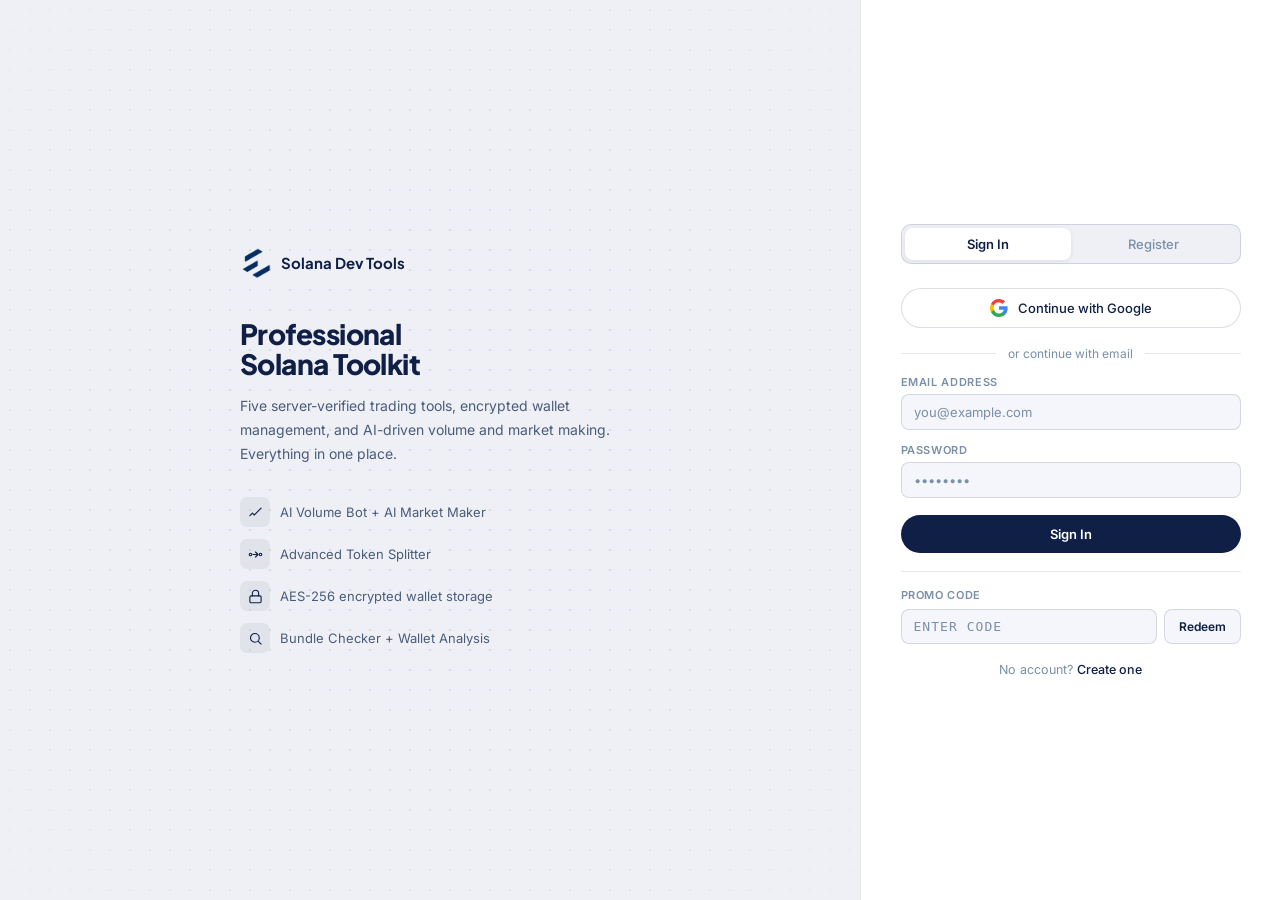
==== commit aea34c88: "Update" ====
--- a/admin.html
+++ b/admin.html
@@ -1,159 +1,391 @@
-<!doctype html>
+<!DOCTYPE html>
 <html lang="en">
 <head>
-  <meta charset="utf-8">
-  <meta name="viewport" content="width=device-width, initial-scale=1">
-  <title>Admin — Solana Dev Tools</title>
+  <meta charset="UTF-8">
+  <meta name="viewport" content="width=device-width, initial-scale=1.0">
+  <title>[Admin] Solana Dev Tools</title>
+  <link rel="icon" href="Icon16.png" />
   <link rel="preconnect" href="https://fonts.googleapis.com">
   <link rel="preconnect" href="https://fonts.gstatic.com" crossorigin>
-  <link href="https://fonts.googleapis.com/css2?family=Inter:wght@400;500;600;700;800&display=swap" rel="stylesheet">
+  <link href="https://fonts.googleapis.com/css2?family=Inter:wght@300;400;500;600;700&family=Plus+Jakarta+Sans:wght@400;500;600;700;800&display=swap" rel="stylesheet">
   <link rel="stylesheet" href="shared.css">
-  <link rel="stylesheet" href="popup.css">
+  <style>
+    .admin-stats { display: grid; grid-template-columns: repeat(auto-fill, minmax(130px, 1fr)); gap: 12px; margin-bottom: 22px; }
+    .admin-stat { background: var(--bg-card); border: 1px solid var(--border); border-radius: var(--radius-md); padding: 16px; }
+    .empty-state { text-align: center; padding: 36px 20px; color: var(--text-muted); font-size: 13px; }
+  </style>
 </head>
 <body>
-  <main class="container" style="padding: 32px 0 50px;">
+<div class="app-layout">
+
+  <!-- Sidebar -->
+  <aside class="sidebar">
+    <div class="sidebar-header">
+      <a href="/" class="sidebar-brand">
+        <img src="icon128.png" alt=""
+             onerror="this.style.display='none';this.nextElementSibling.style.display='flex'">
+        <div class="sidebar-brand-fallback" style="display:none;">
+          <svg viewBox="0 0 16 16" fill="none" style="width:14px;height:14px;"><path d="M8 2L14 5.5V10.5L8 14L2 10.5V5.5L8 2Z" fill="white" opacity="0.85"/></svg>
+        </div>
+        <div class="sidebar-brand-text">
+          <div class="sidebar-brand-name">Admin Panel</div>
+          <div class="sidebar-brand-sub">Essor Studios</div>
+        </div>
+      </a>
+    </div>
+
+    <nav class="sidebar-nav">
+      <button class="nav-item active" onclick="switchPanel('overview', this)">
+        <svg viewBox="0 0 16 16" fill="none"><rect x="1" y="1" width="6" height="6" rx="1" stroke="currentColor" stroke-width="1.3"/><rect x="9" y="1" width="6" height="6" rx="1" stroke="currentColor" stroke-width="1.3"/><rect x="1" y="9" width="6" height="6" rx="1" stroke="currentColor" stroke-width="1.3"/><rect x="9" y="9" width="6" height="6" rx="1" stroke="currentColor" stroke-width="1.3"/></svg>
+        Overview
+      </button>
+      <button class="nav-item" onclick="switchPanel('promo', this)">
+        <svg viewBox="0 0 16 16" fill="none"><rect x="1" y="4" width="14" height="9" rx="1.5" stroke="currentColor" stroke-width="1.3"/><path d="M5 4V3a3 3 0 016 0v1" stroke="currentColor" stroke-width="1.3"/></svg>
+        Promo Codes
+      </button>
+      <button class="nav-item" onclick="switchPanel('users', this)">
+        <svg viewBox="0 0 16 16" fill="none"><circle cx="8" cy="6" r="3" stroke="currentColor" stroke-width="1.3"/><path d="M2 14c0-3.3 2.7-6 6-6s6 2.7 6 6" stroke="currentColor" stroke-width="1.3" stroke-linecap="round"/></svg>
+        Users
+      </button>
+      <button class="nav-item" onclick="switchPanel('whitelist', this)">
+        <svg viewBox="0 0 16 16" fill="none"><path d="M8 2L14 5V11L8 14L2 11V5L8 2Z" stroke="currentColor" stroke-width="1.3"/><path d="M5.5 8l2 2 3-3" stroke="currentColor" stroke-width="1.3" stroke-linecap="round" stroke-linejoin="round"/></svg>
+        Whitelist
+      </button>
+      <button class="nav-item" onclick="switchPanel('admins', this)">
+        <svg viewBox="0 0 16 16" fill="none"><path d="M8 2L14 5V11L8 14L2 11V5L8 2Z" stroke="currentColor" stroke-width="1.3"/></svg>
+        Admins
+      </button>
+    </nav>
+
+    <div class="sidebar-footer">
+      <div class="sidebar-user">
+        <div class="user-avatar" id="admin-avatar">A</div>
+        <div>
+          <div class="user-name">Admin</div>
+          <div class="user-email" id="admin-email">—</div>
+        </div>
+      </div>
+    </div>
+  </aside>
+
+  <!-- Main -->
+  <div class="main-content">
     <div class="topbar">
-      <div>
-        <h1 class="title">Admin</h1>
-        <p class="subtitle">Server-side user and promo management.</p>
-      </div>
-      <a class="btn ghost" href="dashboard.html">Back</a>
-    </div>
-
-    <div class="grid grid-2">
-      <section class="card panel">
-        <h2>Create promo code</h2>
-        <form id="promo-form" class="form-grid">
-          <div><label class="label">Code</label><input class="input" name="code" placeholder="SUMMER30" required></div>
-          <div><label class="label">Days</label><input class="input" type="number" name="days" value="30" required></div>
-          <div><label class="label">Label</label><input class="input" name="label" placeholder="Campaign name"></div>
-          <div style="display:flex;align-items:end;"><button class="btn primary" type="submit">Create promo</button></div>
-        </form>
-        <div id="promo-result" style="margin-top:14px;"></div>
-      </section>
-
-      <section class="card panel">
-        <h2>Whitelist user</h2>
-        <form id="whitelist-form" class="form-grid">
-          <div><label class="label">Email</label><input class="input" type="email" name="email" required></div>
-          <div style="display:flex;align-items:end;"><button class="btn primary" type="submit">Whitelist</button></div>
-        </form>
-        <div id="whitelist-result" style="margin-top:14px;"></div>
-      </section>
-    </div>
-
-    <section class="card panel" style="margin-top:16px;">
-      <h2>Users</h2>
-      <div class="row" style="margin-bottom:12px;">
-        <input id="user-search" class="input" placeholder="Search email or name">
-        <button id="user-search-btn" class="btn ghost">Search</button>
-      </div>
-      <div id="users-table" class="muted">Loading…</div>
-    </section>
-
-    <section class="card panel" style="margin-top:16px;">
-      <h2>Promo codes</h2>
-      <div id="promo-table" class="muted">Loading…</div>
-    </section>
-  </main>
-
-  <script src="api.js"></script>
-  <script>
-    async function bootAdmin() {
-      const user = await UDT.AuthAPI.restore();
-      if (!user) { location.replace('auth.html'); return; }
-
-      async function loadUsers(search = '') {
-        try {
-          const data = await UDT.AdminAPI.users(1, search);
-          const rows = data.users.map((user) => `
-            <tr>
-              <td>${user.email}</td>
-              <td>${user.name}</td>
-              <td>${user.sub_active ? 'Active' : 'Inactive'}</td>
-              <td>${user.expires_at ? new Date(user.expires_at).toLocaleString() : '—'}</td>
-              <td>
-                <button class="btn ghost" data-extend="${user.id}">+30d</button>
-                <button class="btn danger" data-revoke="${user.id}">Revoke</button>
-              </td>
-            </tr>
-          `).join('');
-          document.getElementById('users-table').innerHTML = `<table class="table"><thead><tr><th>Email</th><th>Name</th><th>Subscription</th><th>Expires</th><th></th></tr></thead><tbody>${rows || '<tr><td colspan="5">No users found.</td></tr>'}</tbody></table>`;
-
-          document.querySelectorAll('[data-extend]').forEach((button) => {
-            button.addEventListener('click', async () => {
-              await UDT.AdminAPI.extendSubscription(Number(button.dataset.extend), 30, false);
-              await loadUsers(search);
-            });
-          });
-
-          document.querySelectorAll('[data-revoke]').forEach((button) => {
-            button.addEventListener('click', async () => {
-              await UDT.AdminAPI.revokeSubscription(Number(button.dataset.revoke));
-              await loadUsers(search);
-            });
-          });
-        } catch (error) {
-          document.getElementById('users-table').textContent = error.message;
-        }
-      }
-
-      async function loadPromo() {
-        try {
-          const data = await UDT.AdminAPI.promo();
-          const rows = data.promoCodes.map((promo) => `
-            <tr>
-              <td>${promo.code}</td>
-              <td>${promo.days}</td>
-              <td>${promo.label || '—'}</td>
-              <td>${promo.redeemed_at ? new Date(promo.redeemed_at).toLocaleString() : 'Unused'}</td>
-            </tr>
-          `).join('');
-          document.getElementById('promo-table').innerHTML = `<table class="table"><thead><tr><th>Code</th><th>Days</th><th>Label</th><th>Redeemed</th></tr></thead><tbody>${rows || '<tr><td colspan="4">No promo codes yet.</td></tr>'}</tbody></table>`;
-        } catch (error) {
-          document.getElementById('promo-table').textContent = error.message;
-        }
-      }
-
-      document.getElementById('promo-form').addEventListener('submit', async (event) => {
-        event.preventDefault();
-        const data = new FormData(event.currentTarget);
-        try {
-          await UDT.AdminAPI.createPromo(
-            String(data.get('code') || '').toUpperCase(),
-            Number(data.get('days') || 0),
-            String(data.get('label') || '')
-          );
-          document.getElementById('promo-result').innerHTML = '<div class="badge ok">Promo created</div>';
-          event.currentTarget.reset();
-          await loadPromo();
-        } catch (error) {
-          document.getElementById('promo-result').innerHTML = `<div class="badge danger">${error.message}</div>`;
-        }
-      });
-
-      document.getElementById('whitelist-form').addEventListener('submit', async (event) => {
-        event.preventDefault();
-        const data = new FormData(event.currentTarget);
-        try {
-          await UDT.AdminAPI.whitelist(String(data.get('email') || ''));
-          document.getElementById('whitelist-result').innerHTML = '<div class="badge ok">User whitelisted</div>';
-          event.currentTarget.reset();
-          await loadUsers();
-        } catch (error) {
-          document.getElementById('whitelist-result').innerHTML = `<div class="badge danger">${error.message}</div>`;
-        }
-      });
-
-      document.getElementById('user-search-btn').addEventListener('click', () => {
-        loadUsers(document.getElementById('user-search').value || '');
-      });
-
-      await loadUsers();
-      await loadPromo();
-    }
-
-    bootAdmin();
-  </script>
+      <div class="flex items-center gap-12">
+        <span class="topbar-title" id="admin-page-title">Overview</span>
+        <span class="badge badge-expired">Admin</span>
+      </div>
+      <div class="topbar-right">
+        <a href="dashboard.html" class="btn btn-ghost btn-sm">← Dashboard</a>
+        <button class="btn btn-ghost btn-sm" onclick="doLogout()">Sign out</button>
+      </div>
+    </div>
+
+    <div class="page-content">
+
+      <!-- OVERVIEW -->
+      <div class="tool-panel active" id="panel-overview">
+        <div class="admin-stats" id="overview-stats">
+          <div class="admin-stat"><div class="stat-label">Total Users</div><div class="stat-value skeleton" style="height:28px;width:60px;border-radius:4px;margin-top:4px;"></div></div>
+          <div class="admin-stat"><div class="stat-label">Active Subs</div><div class="stat-value skeleton" style="height:28px;width:40px;border-radius:4px;margin-top:4px;"></div></div>
+          <div class="admin-stat"><div class="stat-label">Promo Codes</div><div class="stat-value skeleton" style="height:28px;width:40px;border-radius:4px;margin-top:4px;"></div></div>
+          <div class="admin-stat"><div class="stat-label">Codes Used</div><div class="stat-value skeleton" style="height:28px;width:40px;border-radius:4px;margin-top:4px;"></div></div>
+        </div>
+        <div class="card"><div class="card-header"><div class="card-title">Recent Activity</div></div><div class="empty-state text-muted">Activity log coming soon.</div></div>
+      </div>
+
+      <!-- PROMO CODES -->
+      <div class="tool-panel" id="panel-promo">
+        <div class="flex justify-between items-center mb-16">
+          <h3 style="font-size:15px;">Promo Codes</h3>
+          <button class="btn btn-primary btn-sm" onclick="openGenModal()">
+            <svg viewBox="0 0 12 12" fill="none" style="width:11px;height:11px;"><path d="M6 2v8M2 6h8" stroke="currentColor" stroke-width="1.5" stroke-linecap="round"/></svg>
+            Generate Code
+          </button>
+        </div>
+        <div class="card">
+          <div class="card-header"><div class="card-title">All Codes</div><button class="btn btn-ghost btn-sm" onclick="loadCodes()">↻ Refresh</button></div>
+          <div class="table-wrap">
+            <table>
+              <thead><tr><th>Code</th><th>Days</th><th>Label</th><th>Status</th><th>Redeemed By</th><th>Date</th><th>Actions</th></tr></thead>
+              <tbody id="codes-tbody"><tr><td colspan="7"><div class="empty-state">Loading...</div></td></tr></tbody>
+            </table>
+          </div>
+        </div>
+      </div>
+
+      <!-- USERS -->
+      <div class="tool-panel" id="panel-users">
+        <div class="flex justify-between items-center mb-16">
+          <h3 style="font-size:15px;">Users</h3>
+          <input type="text" id="user-search" placeholder="Search by email..." style="width:210px;" oninput="debouncedUserSearch(this.value)">
+        </div>
+        <div class="card">
+          <div class="table-wrap">
+            <table>
+              <thead><tr><th>Email</th><th>Name</th><th>Joined</th><th>Status</th><th>Expires</th><th>Actions</th></tr></thead>
+              <tbody id="users-tbody"><tr><td colspan="6"><div class="empty-state">Loading...</div></td></tr></tbody>
+            </table>
+          </div>
+          <div class="flex justify-between items-center mt-12" id="users-pagination"></div>
+        </div>
+      </div>
+
+      <!-- WHITELIST -->
+      <div class="tool-panel" id="panel-whitelist">
+        <div class="flex justify-between items-center mb-16"><h3 style="font-size:15px;">Email Whitelist</h3></div>
+        <div class="card mb-16">
+          <div class="card-header"><div class="card-title">Add to Whitelist</div></div>
+          <p class="text-sm text-muted mb-12">Whitelisted emails bypass subscription checks — use sparingly.</p>
+          <div class="flex gap-8"><input type="email" id="whitelist-input" placeholder="email@example.com"><button class="btn btn-primary" onclick="addWhitelist()">Add Email</button></div>
+        </div>
+        <div class="card"><div class="card-header"><div class="card-title">Whitelisted Emails</div></div><div id="whitelist-list"><div class="empty-state">Loading...</div></div></div>
+      </div>
+
+      <!-- ADMINS -->
+      <div class="tool-panel" id="panel-admins">
+        <div class="flex justify-between items-center mb-16"><h3 style="font-size:15px;">Administrators</h3></div>
+        <div class="card mb-16">
+          <div class="card-header"><div class="card-title">Add Admin</div></div>
+          <div class="alert alert-warning mb-12">
+            <svg viewBox="0 0 16 16" fill="none" style="width:14px;height:14px;flex-shrink:0;"><path d="M8 2L14 13H2L8 2Z" stroke="currentColor" stroke-width="1.5"/><path d="M8 7v3M8 11.5v.5" stroke="currentColor" stroke-width="1.5" stroke-linecap="round"/></svg>
+            <div>Admins have full access to this panel. Only grant to trusted accounts.</div>
+          </div>
+          <div class="flex gap-8"><input type="email" id="admin-add-input" placeholder="email@example.com"><button class="btn btn-danger btn-sm" onclick="addAdminUser()">Grant Admin</button></div>
+        </div>
+        <div class="card"><div class="card-header"><div class="card-title">Current Admins</div></div><div id="admins-list"><div class="empty-state">Loading...</div></div></div>
+      </div>
+
+    </div>
+  </div>
+</div>
+
+<!-- Generate Code Modal -->
+<div class="modal-overlay hidden" id="gen-modal">
+  <div class="modal">
+    <div class="modal-header">
+      <div class="modal-title">Generate Promo Code</div>
+      <button class="modal-close" onclick="document.getElementById('gen-modal').classList.add('hidden')">✕</button>
+    </div>
+    <div class="form-group">
+      <label>Trial Duration (days)</label>
+      <input type="number" id="gen-days" value="5" min="1" max="90">
+    </div>
+    <div class="form-group">
+      <label>Label (optional)</label>
+      <input type="text" id="gen-label" placeholder="e.g. Twitter giveaway Jan 2025">
+    </div>
+    <div id="gen-result" style="display:none;" class="mb-16">
+      <label class="mb-8" style="display:block;">Generated Code</label>
+      <div style="display:flex;align-items:center;gap:8px;">
+        <div class="code-chip" id="gen-code-display" onclick="copyGenCode()" style="font-size:16px;padding:8px 14px;letter-spacing:0.14em;"></div>
+        <button class="btn btn-ghost btn-sm" onclick="copyGenCode()">Copy</button>
+      </div>
+      <p class="text-xs text-muted mt-8">Single-use. Valid for <span id="gen-days-display"></span> days.</p>
+    </div>
+    <button class="btn btn-primary btn-full" id="btn-gen" onclick="generateCode()">Generate</button>
+  </div>
+</div>
+
+<div id="toast-container"></div>
+<script src="api.js"></script>
+<script>
+  let usersPage = 1, usersSearch = '';
+  const panelTitles = { overview:'Overview', promo:'Promo Codes', users:'Users', whitelist:'Whitelist', admins:'Admins' };
+
+  // ── Init ──────────────────────────────────────────────────────────────────
+  (async () => {
+    if (!(await Auth.isLoggedIn())) { window.location.href = 'auth.html'; return; }
+    const user = await Auth.getUser() || await AuthAPI.me().catch(() => null);
+    if (!user?.is_admin) { window.location.href = 'dashboard.html'; return; }
+    document.getElementById('admin-email').textContent   = user.email;
+    document.getElementById('admin-avatar').textContent  = initials(user.name, user.email);
+    loadOverview();
+  })();
+
+  // ── Panel switch ──────────────────────────────────────────────────────────
+  function switchPanel(id, btn) {
+    document.querySelectorAll('.tool-panel').forEach(p => p.classList.remove('active'));
+    document.querySelectorAll('.sidebar-nav .nav-item').forEach(b => b.classList.remove('active'));
+    document.getElementById(`panel-${id}`)?.classList.add('active');
+    btn?.classList.add('active');
+    document.getElementById('admin-page-title').textContent = panelTitles[id];
+    if (id === 'promo') loadCodes();
+    if (id === 'users') loadUsers();
+    if (id === 'whitelist') loadWhitelist();
+    if (id === 'admins') loadAdmins();
+  }
+
+  // ── Overview ──────────────────────────────────────────────────────────────
+  async function loadOverview() {
+    try {
+      const [codes, users] = await Promise.allSettled([AdminAPI.listPromoCodes(), AdminAPI.listUsers(1,'')]);
+      const c = codes.value?.codes || [];
+      const u = users.value;
+      const active = (u?.users||[]).filter(x=>x.sub_active).length;
+      document.getElementById('overview-stats').innerHTML = `
+        <div class="admin-stat"><div class="stat-label">Total Users</div><div class="stat-value">${u?.total||0}</div></div>
+        <div class="admin-stat"><div class="stat-label">Active Subs</div><div class="stat-value text-green">${active}</div></div>
+        <div class="admin-stat"><div class="stat-label">Promo Codes</div><div class="stat-value">${c.length}</div></div>
+        <div class="admin-stat"><div class="stat-label">Codes Used</div><div class="stat-value">${c.filter(x=>x.redeemed_by).length}</div></div>
+      `;
+    } catch {}
+  }
+
+  // ── Codes ─────────────────────────────────────────────────────────────────
+  async function loadCodes() {
+    const tbody = document.getElementById('codes-tbody');
+    tbody.innerHTML = '<tr><td colspan="7"><div class="empty-state">Loading...</div></td></tr>';
+    try {
+      const { codes } = await AdminAPI.listPromoCodes();
+      if (!codes?.length) { tbody.innerHTML = '<tr><td colspan="7"><div class="empty-state">No codes yet.</div></td></tr>'; return; }
+      tbody.innerHTML = codes.map(c => `
+        <tr>
+          <td><span class="code-chip" onclick="navigator.clipboard.writeText('${c.code}');showToast('Copied!','success')">${c.code}</span></td>
+          <td class="strong">${c.days}</td>
+          <td class="text-muted">${c.label||'—'}</td>
+          <td>${c.disabled?'<span class="badge badge-muted">Disabled</span>':c.redeemed_by?'<span class="badge badge-pending">Used</span>':'<span class="badge badge-active">Available</span>'}</td>
+          <td class="mono text-muted">${c.redeemed_by||'—'}</td>
+          <td class="text-muted">${c.redeemed_at?formatDate(c.redeemed_at):formatDate(c.created_at)}</td>
+          <td>${!c.redeemed_by&&!c.disabled?`<button class="btn btn-danger btn-sm" onclick="disableCode('${c.code}')">Disable</button>`:'—'}</td>
+        </tr>
+      `).join('');
+    } catch (err) { tbody.innerHTML = `<tr><td colspan="7"><div class="alert alert-error">${err.message}</div></td></tr>`; }
+  }
+
+  function openGenModal() {
+    document.getElementById('gen-modal').classList.remove('hidden');
+    document.getElementById('gen-result').style.display = 'none';
+    document.getElementById('btn-gen').textContent = 'Generate';
+    document.getElementById('btn-gen').disabled = false;
+  }
+
+  async function generateCode() {
+    const days = parseInt(document.getElementById('gen-days').value)||5;
+    const label = document.getElementById('gen-label').value.trim();
+    const btn = document.getElementById('btn-gen');
+    btn.disabled = true; btn.classList.add('loading');
+    try {
+      const { code } = await AdminAPI.generatePromoCode({ days, label });
+      document.getElementById('gen-code-display').textContent = code;
+      document.getElementById('gen-days-display').textContent = days;
+      document.getElementById('gen-result').style.display = 'block';
+      btn.textContent = '+ Generate Another'; btn.disabled = false; btn.classList.remove('loading');
+      showToast('Code generated!', 'success'); loadCodes();
+    } catch (err) { showToast(err.message, 'error'); btn.disabled = false; btn.classList.remove('loading'); btn.textContent='Generate'; }
+  }
+
+  function copyGenCode() {
+    navigator.clipboard.writeText(document.getElementById('gen-code-display').textContent);
+    showToast('Code copied!', 'success');
+  }
+
+  async function disableCode(code) {
+    if (!confirm(`Disable ${code}?`)) return;
+    try { await AdminAPI.disablePromoCode(code); showToast('Disabled.','success'); loadCodes(); }
+    catch (err) { showToast(err.message,'error'); }
+  }
+
+  // ── Users ─────────────────────────────────────────────────────────────────
+  async function loadUsers(page=1, search='') {
+    usersPage=page; usersSearch=search;
+    const tbody = document.getElementById('users-tbody');
+    tbody.innerHTML = '<tr><td colspan="6"><div class="empty-state">Loading...</div></td></tr>';
+    try {
+      const { users, total, pages } = await AdminAPI.listUsers(page, search);
+      if (!users?.length) { tbody.innerHTML='<tr><td colspan="6"><div class="empty-state">No users found.</div></td></tr>'; return; }
+      tbody.innerHTML = users.map(u=>`
+        <tr>
+          <td class="mono strong">${u.email}</td>
+          <td>${u.name||'—'}</td>
+          <td class="text-muted">${formatDate(u.created_at)}</td>
+          <td>${u.sub_active?`<span class="badge ${u.sub_trial?'badge-trial':'badge-active'}">${u.sub_trial?'Trial':'Active'}</span>`:'<span class="badge badge-muted">None</span>'}</td>
+          <td class="text-muted">${u.sub_expires_at?formatDate(u.sub_expires_at):'—'}</td>
+          <td>${u.sub_active?`<button class="btn btn-danger btn-sm" onclick="revokeUser('${u.id}','${u.email}')">Revoke</button>`:'—'}</td>
+        </tr>
+      `).join('');
+      const pag = document.getElementById('users-pagination');
+      pag.innerHTML = `<span class="text-xs text-muted">${total} users · Page ${page}/${pages||1}</span><div class="flex gap-8">${page>1?`<button class="btn btn-ghost btn-sm" onclick="loadUsers(${page-1},'${search}')">← Prev</button>`:''} ${page<(pages||1)?`<button class="btn btn-ghost btn-sm" onclick="loadUsers(${page+1},'${search}')">Next →</button>`:''}</div>`;
+    } catch (err) { tbody.innerHTML=`<tr><td colspan="6"><div class="alert alert-error">${err.message}</div></td></tr>`; }
+  }
+
+  let _searchT;
+  function debouncedUserSearch(v) { clearTimeout(_searchT); _searchT=setTimeout(()=>loadUsers(1,v),350); }
+
+  async function revokeUser(id, email) {
+    if (!confirm(`Revoke subscription for ${email}?`)) return;
+    try { await AdminAPI.revokeUserSub(id); showToast('Revoked.','success'); loadUsers(usersPage,usersSearch); }
+    catch (err) { showToast(err.message,'error'); }
+  }
+
+  // ── Whitelist ─────────────────────────────────────────────────────────────
+  async function loadWhitelist() {
+    try {
+      const { emails } = await AdminAPI.listWhitelist();
+      const el = document.getElementById('whitelist-list');
+      if (!emails?.length) { el.innerHTML='<div class="empty-state">No emails whitelisted.</div>'; return; }
+      el.innerHTML = emails.map(e=>`
+        <div class="flex justify-between items-center" style="padding:9px 0;border-bottom:1px solid var(--border);">
+          <span class="mono" style="font-size:13px;">${e.email}</span>
+          <div class="flex gap-8 items-center"><span class="text-xs text-muted">${formatDate(e.added_at)}</span><button class="btn btn-danger btn-sm" onclick="removeWl('${e.email}')">Remove</button></div>
+        </div>
+      `).join('');
+    } catch (err) { document.getElementById('whitelist-list').innerHTML=`<div class="alert alert-error">${err.message}</div>`; }
+  }
+
+  async function addWhitelist() {
+    const email = document.getElementById('whitelist-input').value.trim();
+    if (!email) return;
+    try { await AdminAPI.whitelistEmail(email); document.getElementById('whitelist-input').value=''; showToast(`${email} whitelisted.`,'success'); loadWhitelist(); }
+    catch (err) { showToast(err.message,'error'); }
+  }
+
+  async function removeWl(email) {
+    if (!confirm(`Remove ${email}?`)) return;
+    try { await AdminAPI.removeWhitelist(email); showToast('Removed.','success'); loadWhitelist(); }
+    catch (err) { showToast(err.message,'error'); }
+  }
+
+  // ── Admins ────────────────────────────────────────────────────────────────
+  async function loadAdmins() {
+    try {
+      const { admins } = await AdminAPI.listAdmins();
+      const el = document.getElementById('admins-list');
+      el.innerHTML = admins.map(a=>`
+        <div class="flex justify-between items-center" style="padding:9px 0;border-bottom:1px solid var(--border);">
+          <div class="flex items-center gap-8"><div class="user-avatar" style="background:rgba(239,68,68,0.1);color:#dc2626;">${initials('',a.email)}</div><span class="mono" style="font-size:13px;">${a.email}</span></div>
+          <div class="flex gap-8 items-center">${a.is_superadmin?'<span class="badge badge-admin">Superadmin</span>':`<button class="btn btn-danger btn-sm" onclick="removeAdminUser('${a.email}')">Remove</button>`}</div>
+        </div>
+      `).join('');
+    } catch (err) { document.getElementById('admins-list').innerHTML=`<div class="alert alert-error">${err.message}</div>`; }
+  }
+
+  async function addAdminUser() {
+    const email = document.getElementById('admin-add-input').value.trim();
+    if (!email||!confirm(`Grant admin to ${email}?`)) return;
+    try { await AdminAPI.addAdmin(email); document.getElementById('admin-add-input').value=''; showToast(`${email} is now admin.`,'success'); loadAdmins(); }
+    catch (err) { showToast(err.message,'error'); }
+  }
+
+  async function removeAdminUser(email) {
+    if (!confirm(`Remove admin from ${email}?`)) return;
+    try { await AdminAPI.removeAdmin(email); showToast('Removed.','success'); loadAdmins(); }
+    catch (err) { showToast(err.message,'error'); }
+  }
+
+  // ── Misc ──────────────────────────────────────────────────────────────────
+  async function doLogout() { await AuthAPI.logout(); window.location.href='auth.html'; }
+
+  function showToast(msg, type='info') {
+    const colors={success:'#16a34a',error:'#dc2626',warning:'#b45309',info:'var(--navy)'};
+    const icons={success:'✓',error:'✕',warning:'⚠',info:'i'};
+    let c=document.getElementById('toast-container');
+    if (!c) { c=document.createElement('div'); c.id='toast-container'; document.body.appendChild(c); }
+    const t=document.createElement('div'); t.className=`toast toast-${type}`;
+    t.innerHTML=`<span style="color:${colors[type]};font-weight:700;font-size:12px;">${icons[type]}</span><span style="font-size:12.5px;">${msg}</span>`;
+    c.appendChild(t);
+    setTimeout(()=>{ t.style.animation='fadeOut 0.3s ease forwards'; setTimeout(()=>t.remove(),300); },3000);
+  }
+</script>
 </body>
 </html>
--- a/shared.css
+++ b/shared.css
@@ -1,73 +1,542 @@
+/*
+ * Ultimate Dev Tools — Professional Design System
+ * Essor Studios
+ * Theme: Matches the real extension UI — light blue-grey, deep navy sidebar, dot-grid texture
+ */
+
+@import url('https://fonts.googleapis.com/css2?family=Inter:wght@300;400;500;600;700&family=Plus+Jakarta+Sans:wght@400;500;600;700;800&display=swap');
+
+/* ── Variables ─────────────────────────────────────────────────────────────── */
 :root {
-  --bg: #0d1321;
-  --panel: #121a2b;
-  --panel-2: #162136;
-  --text: #eef3ff;
-  --text-muted: #9ca8c7;
-  --line: rgba(255,255,255,0.09);
-  --primary: #6ea8ff;
-  --primary-2: #3a7cff;
-  --danger: #ff6b6b;
-  --ok: #42d392;
-  --warning: #ffcc66;
-  --shadow: 0 20px 50px rgba(0,0,0,0.3);
-  --radius: 16px;
-  --radius-sm: 10px;
-  --max: 1180px;
-  --font: Inter, system-ui, -apple-system, BlinkMacSystemFont, "Segoe UI", sans-serif;
-}
-
-* { box-sizing: border-box; }
-html, body { margin: 0; padding: 0; background: linear-gradient(180deg, #0d1321, #0a1020 30%, #0d1321); color: var(--text); font-family: var(--font); }
-a { color: inherit; text-decoration: none; }
-button, input, textarea, select { font: inherit; }
-button { cursor: pointer; }
-
-.container { width: min(var(--max), calc(100% - 32px)); margin: 0 auto; }
+  /* Core palette — matches Essor Studios / actual extension */
+  --navy:          #0f1f45;
+  --navy-dark:     #0a1530;
+  --navy-mid:      #172550;
+  --navy-light:    #1e3163;
+  --navy-hover:    rgba(255,255,255,0.07);
+
+  /* Content area */
+  --bg-app:        #e8ecf4;
+  --bg-page:       #f0f3f8;
+  --bg-card:       #ffffff;
+  --bg-input:      #f5f7fb;
+  --bg-input-dark: rgba(255,255,255,0.06);
+
+  /* Text */
+  --text-primary:   #0f1f45;
+  --text-secondary: #5a6785;
+  --text-muted:     #8a96ab;
+  --text-nav:       rgba(255,255,255,0.6);
+  --text-nav-active:#ffffff;
+
+  /* Borders */
+  --border:         rgba(15,31,69,0.1);
+  --border-mid:     rgba(15,31,69,0.15);
+  --border-strong:  rgba(15,31,69,0.22);
+  --border-nav:     rgba(255,255,255,0.08);
+
+  /* Accent */
+  --accent:         #1e3163;
+  --accent-blue:    #2563eb;
+  --accent-hover:   #1d4ed8;
+  --green:          #22c55e;
+  --red:            #ef4444;
+  --amber:          #f59e0b;
+
+  /* Typography */
+  --font-display: 'Plus Jakarta Sans', 'Inter', sans-serif;
+  --font-body:    'Inter', sans-serif;
+  --font-mono:    'SF Mono', 'Fira Code', monospace;
+
+  /* Layout */
+  --sidebar-w:    160px;
+  --topbar-h:     52px;
+  --radius-sm:    6px;
+  --radius-md:    8px;
+  --radius-lg:    12px;
+  --radius-xl:    16px;
+  --radius-pill:  100px;
+
+  /* Shadows */
+  --shadow-sm:    0 1px 3px rgba(15,31,69,0.08), 0 1px 2px rgba(15,31,69,0.04);
+  --shadow-md:    0 4px 12px rgba(15,31,69,0.1), 0 2px 4px rgba(15,31,69,0.06);
+  --shadow-lg:    0 12px 32px rgba(15,31,69,0.12), 0 4px 8px rgba(15,31,69,0.06);
+  --shadow-xl:    0 24px 48px rgba(15,31,69,0.14), 0 8px 16px rgba(15,31,69,0.08);
+}
+
+/* ── Reset ─────────────────────────────────────────────────────────────────── */
+*, *::before, *::after { box-sizing: border-box; margin: 0; padding: 0; }
+html { font-size: 14px; -webkit-font-smoothing: antialiased; -moz-osx-font-smoothing: grayscale; }
+body { font-family: var(--font-body); background: var(--bg-page); color: var(--text-primary); line-height: 1.5; min-height: 100vh; }
+a { text-decoration: none; color: inherit; }
+button { font-family: inherit; cursor: pointer; }
+input, select, textarea { font-family: inherit; }
+
+/* Scrollbar */
+::-webkit-scrollbar { width: 5px; height: 5px; }
+::-webkit-scrollbar-track { background: transparent; }
+::-webkit-scrollbar-thumb { background: rgba(15,31,69,0.15); border-radius: 3px; }
+::-webkit-scrollbar-thumb:hover { background: rgba(15,31,69,0.25); }
+
+/* ── Dot-grid texture (matches Essor Studios / extension) ────────────────── */
+.dot-grid {
+  background-image: radial-gradient(circle, rgba(15,31,69,0.1) 1px, transparent 1px);
+  background-size: 18px 18px;
+}
+
+.dot-grid-light {
+  background-image: radial-gradient(circle, rgba(255,255,255,0.08) 1px, transparent 1px);
+  background-size: 18px 18px;
+}
+
+/* ── Typography ─────────────────────────────────────────────────────────────── */
+h1, h2, h3, h4, h5, h6 { font-family: var(--font-display); font-weight: 700; line-height: 1.2; color: var(--text-primary); }
+h1 { font-size: 2.4rem; }
+h2 { font-size: 1.8rem; }
+h3 { font-size: 1.2rem; }
+h4 { font-size: 1rem; }
+p  { color: var(--text-secondary); line-height: 1.65; }
+
+.display { font-family: var(--font-display); }
+.mono    { font-family: var(--font-mono); }
+
+/* ── Buttons ─────────────────────────────────────────────────────────────────── */
+.btn {
+  display: inline-flex; align-items: center; gap: 7px;
+  padding: 9px 18px; border-radius: var(--radius-pill);
+  font-family: var(--font-body); font-size: 13px; font-weight: 600;
+  border: none; cursor: pointer; transition: all 0.18s ease;
+  white-space: nowrap; text-decoration: none; line-height: 1;
+}
+.btn:disabled { opacity: 0.45; cursor: not-allowed; pointer-events: none; }
+
+.btn-primary { background: var(--navy); color: #fff; }
+.btn-primary:hover { background: var(--navy-mid); transform: translateY(-1px); box-shadow: var(--shadow-md); }
+
+.btn-secondary { background: var(--bg-card); color: var(--text-primary); border: 1px solid var(--border-mid); }
+.btn-secondary:hover { background: var(--bg-input); border-color: var(--border-strong); }
+
+.btn-ghost { background: transparent; color: var(--text-secondary); border: 1px solid var(--border); }
+.btn-ghost:hover { background: var(--bg-input); color: var(--text-primary); }
+
+.btn-danger { background: rgba(239,68,68,0.08); color: var(--red); border: 1px solid rgba(239,68,68,0.2); }
+.btn-danger:hover { background: rgba(239,68,68,0.14); }
+
+.btn-success { background: rgba(34,197,94,0.08); color: #16a34a; border: 1px solid rgba(34,197,94,0.2); }
+.btn-success:hover { background: rgba(34,197,94,0.14); }
+
+.btn-sm  { padding: 6px 13px; font-size: 12px; }
+.btn-lg  { padding: 12px 24px; font-size: 14px; }
+.btn-xl  { padding: 14px 30px; font-size: 15px; font-weight: 700; }
+.btn-full { width: 100%; justify-content: center; }
+
+/* Loading spinner on button */
+.btn-loading { position: relative; color: transparent !important; }
+.btn-loading::after {
+  content: ''; position: absolute; width: 14px; height: 14px;
+  border: 2px solid rgba(255,255,255,0.35); border-top-color: #fff;
+  border-radius: 50%; animation: spin 0.6s linear infinite;
+  top: 50%; left: 50%; margin: -7px 0 0 -7px;
+}
+
+/* ── Forms ─────────────────────────────────────────────────────────────────── */
+.form-group { display: flex; flex-direction: column; gap: 6px; margin-bottom: 14px; }
+.form-group:last-child { margin-bottom: 0; }
+
+label {
+  font-size: 11px; font-weight: 600; letter-spacing: 0.06em;
+  text-transform: uppercase; color: var(--text-muted);
+}
+
+input[type="text"], input[type="email"], input[type="password"],
+input[type="number"], select, textarea {
+  background: var(--bg-input); border: 1px solid var(--border-mid);
+  border-radius: var(--radius-md); color: var(--text-primary);
+  font-family: var(--font-body); font-size: 13px;
+  padding: 9px 12px; outline: none; width: 100%;
+  transition: border-color 0.15s, box-shadow 0.15s;
+}
+input:focus, select:focus, textarea:focus {
+  border-color: var(--navy); box-shadow: 0 0 0 3px rgba(15,31,69,0.08);
+}
+input::placeholder { color: var(--text-muted); }
+textarea { resize: vertical; min-height: 80px; }
+select { appearance: none; cursor: pointer; background-image: url("data:image/svg+xml,%3Csvg xmlns='http://www.w3.org/2000/svg' width='12' height='12' viewBox='0 0 12 12'%3E%3Cpath fill='%238a96ab' d='M6 8L1 3h10z'/%3E%3C/svg%3E"); background-repeat: no-repeat; background-position: right 10px center; padding-right: 28px; }
+
+.input-row { display: flex; gap: 10px; }
+.input-row .form-group { flex: 1; }
+
+/* Error/hint text */
+.field-error { font-size: 12px; color: var(--red); }
+.field-hint  { font-size: 12px; color: var(--text-muted); }
+
+/* ── Cards ─────────────────────────────────────────────────────────────────── */
 .card {
-  background: linear-gradient(180deg, rgba(255,255,255,0.03), rgba(255,255,255,0.015));
-  border: 1px solid var(--line);
-  border-radius: var(--radius);
-  box-shadow: var(--shadow);
-}
-.grid { display: grid; gap: 16px; }
-.grid-2 { grid-template-columns: repeat(auto-fit, minmax(280px, 1fr)); }
-.grid-3 { grid-template-columns: repeat(auto-fit, minmax(220px, 1fr)); }
-
-.btn {
-  border: 1px solid var(--line);
-  background: #1a2741;
-  color: var(--text);
-  padding: 12px 16px;
-  border-radius: 12px;
-  transition: .15s ease;
-}
-.btn:hover { transform: translateY(-1px); border-color: rgba(255,255,255,0.18); }
-.btn.primary { background: linear-gradient(180deg, var(--primary), var(--primary-2)); color: #081327; border-color: transparent; font-weight: 700; }
-.btn.danger { background: rgba(255,107,107,0.14); color: #ffd4d4; border-color: rgba(255,107,107,0.2); }
-.btn.ghost { background: transparent; }
-
-.input, .textarea, .select {
-  width: 100%;
-  padding: 12px 14px;
-  background: rgba(255,255,255,0.04);
-  border: 1px solid var(--line);
-  border-radius: 12px;
-  color: var(--text);
-}
-.textarea { min-height: 120px; resize: vertical; }
-.label { display: block; margin-bottom: 8px; font-size: 13px; color: var(--text-muted); }
-.muted { color: var(--text-muted); }
-.badge { display: inline-flex; align-items: center; gap: 6px; padding: 6px 10px; border-radius: 999px; font-size: 12px; border: 1px solid var(--line); }
-.badge.ok { background: rgba(66,211,146,0.12); color: #b8ffd9; }
-.badge.danger { background: rgba(255,107,107,0.12); color: #ffd2d2; }
-.badge.warning { background: rgba(255,204,102,0.12); color: #ffe6b2; }
-.table { width: 100%; border-collapse: collapse; }
-.table th, .table td { text-align: left; padding: 12px; border-bottom: 1px solid var(--line); font-size: 14px; }
-.table th { color: var(--text-muted); font-weight: 600; }
-.notice { padding: 14px 16px; border-radius: 12px; border: 1px solid var(--line); background: rgba(110,168,255,0.08); }
-.row { display: flex; gap: 12px; flex-wrap: wrap; }
-.row > * { flex: 1 1 220px; }
-.hidden { display: none !important; }
-.small { font-size: 13px; }
-hr.sep { border: 0; height: 1px; background: var(--line); margin: 20px 0; }
+  background: var(--bg-card); border: 1px solid var(--border);
+  border-radius: var(--radius-lg); padding: 20px; transition: box-shadow 0.2s;
+}
+.card:hover { box-shadow: var(--shadow-sm); }
+
+.card-header {
+  display: flex; align-items: center; justify-content: space-between;
+  margin-bottom: 16px; padding-bottom: 14px; border-bottom: 1px solid var(--border);
+}
+.card-title {
+  font-size: 13px; font-weight: 600; color: var(--text-primary);
+  display: flex; align-items: center; gap: 8px;
+}
+.card-title svg { color: var(--navy); }
+
+/* ── Badges / Tags ─────────────────────────────────────────────────────────── */
+.badge {
+  display: inline-flex; align-items: center; gap: 4px;
+  padding: 2px 9px; border-radius: var(--radius-pill);
+  font-size: 11px; font-weight: 600; letter-spacing: 0.02em;
+}
+.badge-active  { background: rgba(34,197,94,0.1);  color: #16a34a;  border: 1px solid rgba(34,197,94,0.2); }
+.badge-trial   { background: rgba(37,99,235,0.08); color: #1d4ed8;  border: 1px solid rgba(37,99,235,0.15); }
+.badge-expired { background: rgba(239,68,68,0.08); color: #dc2626;  border: 1px solid rgba(239,68,68,0.15); }
+.badge-pending { background: rgba(245,158,11,0.08);color: #b45309;  border: 1px solid rgba(245,158,11,0.15); }
+.badge-admin   { background: rgba(15,31,69,0.08);  color: var(--navy); border: 1px solid var(--border-mid); }
+.badge-muted   { background: var(--bg-input); color: var(--text-muted); border: 1px solid var(--border); }
+
+/* Status dot */
+.status-dot {
+  width: 6px; height: 6px; border-radius: 50%; flex-shrink: 0;
+}
+.status-dot.green  { background: var(--green); box-shadow: 0 0 0 2px rgba(34,197,94,0.2); }
+.status-dot.red    { background: var(--red); }
+.status-dot.amber  { background: var(--amber); }
+.status-dot.pulse  { animation: pulse-dot 2s ease-in-out infinite; }
+
+@keyframes pulse-dot { 0%,100% { opacity:1; transform:scale(1); } 50% { opacity:0.6; transform:scale(0.85); } }
+
+/* ── Table ─────────────────────────────────────────────────────────────────── */
+.table-wrap { overflow-x: auto; }
+table { width: 100%; border-collapse: collapse; font-size: 13px; }
+thead tr { border-bottom: 1px solid var(--border-mid); }
+thead th {
+  padding: 10px 12px; text-align: left; white-space: nowrap;
+  font-size: 11px; font-weight: 600; letter-spacing: 0.06em;
+  text-transform: uppercase; color: var(--text-muted);
+}
+tbody tr { border-bottom: 1px solid var(--border); transition: background 0.1s; }
+tbody tr:hover { background: var(--bg-input); }
+tbody tr:last-child { border-bottom: none; }
+tbody td { padding: 10px 12px; color: var(--text-secondary); vertical-align: middle; }
+tbody td.strong { color: var(--text-primary); font-weight: 500; }
+tbody td.mono { font-family: var(--font-mono); font-size: 12px; }
+
+/* ── Alerts ─────────────────────────────────────────────────────────────────── */
+.alert {
+  display: flex; gap: 10px; padding: 11px 14px;
+  border-radius: var(--radius-md); font-size: 13px;
+  border: 1px solid; margin-bottom: 14px; align-items: flex-start;
+}
+.alert svg, .alert-icon { flex-shrink: 0; margin-top: 1px; }
+.alert-info    { background: rgba(37,99,235,0.05);  border-color: rgba(37,99,235,0.2);  color: #1d4ed8; }
+.alert-success { background: rgba(34,197,94,0.06);  border-color: rgba(34,197,94,0.2);  color: #16a34a; }
+.alert-warning { background: rgba(245,158,11,0.06); border-color: rgba(245,158,11,0.2); color: #b45309; }
+.alert-error   { background: rgba(239,68,68,0.06);  border-color: rgba(239,68,68,0.2);  color: #dc2626; }
+
+/* ── Toggle ─────────────────────────────────────────────────────────────────── */
+.toggle-wrap { display: flex; align-items: center; gap: 8px; cursor: pointer; }
+.toggle {
+  width: 34px; height: 18px; background: var(--border-strong); border-radius: 9px;
+  position: relative; transition: background 0.2s; flex-shrink: 0;
+}
+.toggle::after {
+  content: ''; position: absolute; width: 12px; height: 12px; background: #fff;
+  border-radius: 50%; top: 3px; left: 3px; transition: transform 0.2s;
+  box-shadow: 0 1px 3px rgba(0,0,0,0.2);
+}
+.toggle.on { background: var(--navy); }
+.toggle.on::after { transform: translateX(16px); }
+.toggle-label { font-size: 13px; color: var(--text-secondary); }
+
+/* ── Modal ─────────────────────────────────────────────────────────────────── */
+.modal-overlay {
+  position: fixed; inset: 0; background: rgba(15,31,69,0.4);
+  backdrop-filter: blur(6px); z-index: 500;
+  display: flex; align-items: center; justify-content: center; padding: 20px;
+  animation: fadeIn 0.15s ease;
+}
+.modal {
+  background: var(--bg-card); border: 1px solid var(--border);
+  border-radius: var(--radius-xl); padding: 28px; width: 100%; max-width: 460px;
+  box-shadow: var(--shadow-xl); animation: scaleIn 0.15s ease; max-height: 90vh; overflow-y: auto;
+}
+.modal-header { display: flex; align-items: center; justify-content: space-between; margin-bottom: 20px; }
+.modal-title { font-size: 15px; font-weight: 700; color: var(--text-primary); }
+.modal-close {
+  width: 28px; height: 28px; display: flex; align-items: center; justify-content: center;
+  border: none; background: var(--bg-input); border-radius: var(--radius-sm);
+  color: var(--text-muted); cursor: pointer; transition: all 0.15s; font-size: 16px; line-height: 1;
+}
+.modal-close:hover { background: var(--border-mid); color: var(--text-primary); }
+
+/* ── Toast ─────────────────────────────────────────────────────────────────── */
+#toast-container {
+  position: fixed; bottom: 20px; right: 20px; z-index: 1000;
+  display: flex; flex-direction: column; gap: 8px; pointer-events: none;
+}
+.toast {
+  display: flex; align-items: center; gap: 10px;
+  background: var(--bg-card); border: 1px solid var(--border-mid);
+  border-radius: var(--radius-md); padding: 10px 14px;
+  font-size: 13px; box-shadow: var(--shadow-lg);
+  min-width: 240px; max-width: 320px; pointer-events: all;
+  animation: slideInRight 0.2s ease, fadeOut 0.3s ease 2.7s forwards;
+}
+.toast-success { border-left: 3px solid var(--green); }
+.toast-error   { border-left: 3px solid var(--red); }
+.toast-warning { border-left: 3px solid var(--amber); }
+.toast-info    { border-left: 3px solid var(--accent-blue); }
+
+/* ── Divider ─────────────────────────────────────────────────────────────────── */
+.divider { height: 1px; background: var(--border); margin: 18px 0; }
+.divider-label {
+  display: flex; align-items: center; gap: 12px; margin: 18px 0;
+  font-size: 12px; color: var(--text-muted);
+}
+.divider-label::before, .divider-label::after { content: ''; flex: 1; height: 1px; background: var(--border); }
+
+/* ── Icon wrappers ─────────────────────────────────────────────────────────── */
+.icon-wrap {
+  width: 36px; height: 36px; border-radius: var(--radius-md);
+  display: flex; align-items: center; justify-content: center; flex-shrink: 0;
+}
+.icon-wrap svg { width: 18px; height: 18px; }
+.icon-wrap-sm { width: 28px; height: 28px; border-radius: var(--radius-sm); }
+.icon-wrap-sm svg { width: 14px; height: 14px; }
+.icon-wrap-lg { width: 48px; height: 48px; border-radius: var(--radius-lg); }
+.icon-wrap-lg svg { width: 24px; height: 24px; }
+
+.icon-navy   { background: rgba(15,31,69,0.08); color: var(--navy); }
+.icon-blue   { background: rgba(37,99,235,0.08); color: #2563eb; }
+.icon-green  { background: rgba(34,197,94,0.08); color: #16a34a; }
+.icon-amber  { background: rgba(245,158,11,0.08); color: #b45309; }
+.icon-red    { background: rgba(239,68,68,0.08); color: #dc2626; }
+.icon-purple { background: rgba(139,92,246,0.08); color: #7c3aed; }
+
+/* ── App layout (dashboard + admin) ─────────────────────────────────────────── */
+.app-layout { display: flex; height: 100vh; overflow: hidden; }
+
+/* Sidebar */
+.sidebar {
+  width: var(--sidebar-w); background: var(--navy);
+  display: flex; flex-direction: column;
+  flex-shrink: 0; overflow-y: auto; position: relative;
+}
+
+/* Dot grid on sidebar */
+.sidebar::before {
+  content: ''; position: absolute; inset: 0;
+  background-image: radial-gradient(circle, rgba(255,255,255,0.07) 1px, transparent 1px);
+  background-size: 18px 18px; pointer-events: none; z-index: 0;
+}
+
+.sidebar > * { position: relative; z-index: 1; }
+
+.sidebar-header {
+  padding: 16px 14px 14px; border-bottom: 1px solid var(--border-nav);
+}
+
+.sidebar-brand {
+  display: flex; align-items: center; gap: 9px;
+}
+
+.sidebar-brand img {
+  width: 26px; height: 26px; border-radius: 6px; flex-shrink: 0;
+}
+
+.sidebar-brand-fallback {
+  width: 26px; height: 26px; border-radius: 6px;
+  background: rgba(255,255,255,0.15);
+  display: flex; align-items: center; justify-content: center;
+  flex-shrink: 0;
+}
+
+.sidebar-brand-text {
+  line-height: 1.25;
+}
+
+.sidebar-brand-name {
+  font-family: var(--font-display); font-size: 12px; font-weight: 700;
+  color: #fff; line-height: 1.2;
+}
+
+.sidebar-brand-sub {
+  font-size: 9px; font-weight: 500; letter-spacing: 0.08em;
+  text-transform: uppercase; color: rgba(255,255,255,0.4);
+  margin-top: 1px;
+}
+
+.sidebar-nav {
+  flex: 1; padding: 12px 8px;
+  display: flex; flex-direction: column; gap: 1px;
+}
+
+.nav-section-label {
+  font-size: 9px; font-weight: 700; letter-spacing: 0.1em;
+  text-transform: uppercase; color: rgba(255,255,255,0.3);
+  padding: 8px 8px 4px; margin-top: 8px;
+}
+
+.nav-item {
+  display: flex; align-items: center; gap: 8px; padding: 8px 10px;
+  border-radius: var(--radius-md); font-size: 12.5px; font-weight: 500;
+  color: var(--text-nav); background: transparent; border: none;
+  cursor: pointer; transition: all 0.12s; text-align: left; width: 100%;
+  text-decoration: none;
+}
+
+.nav-item svg { width: 15px; height: 15px; flex-shrink: 0; opacity: 0.7; }
+
+.nav-item:hover { background: var(--navy-hover); color: rgba(255,255,255,0.85); }
+.nav-item:hover svg { opacity: 0.9; }
+
+.nav-item.active {
+  background: rgba(255,255,255,0.12); color: var(--text-nav-active);
+  font-weight: 600;
+}
+.nav-item.active svg { opacity: 1; }
+
+.sidebar-footer {
+  padding: 12px 8px; border-top: 1px solid var(--border-nav);
+}
+
+.sidebar-user {
+  display: flex; align-items: center; gap: 8px; padding: 7px 8px;
+  border-radius: var(--radius-md); cursor: pointer;
+  transition: background 0.12s;
+}
+.sidebar-user:hover { background: var(--navy-hover); }
+
+.user-avatar {
+  width: 26px; height: 26px; border-radius: 50%;
+  background: rgba(255,255,255,0.15); color: rgba(255,255,255,0.9);
+  display: flex; align-items: center; justify-content: center;
+  font-size: 11px; font-weight: 700; flex-shrink: 0;
+}
+
+.user-name  { font-size: 12px; font-weight: 600; color: rgba(255,255,255,0.85); }
+.user-email { font-size: 10px; color: rgba(255,255,255,0.35); white-space: nowrap; overflow: hidden; text-overflow: ellipsis; max-width: 100px; }
+
+/* Main content */
+.main-content { flex: 1; display: flex; flex-direction: column; overflow: hidden; }
+
+.topbar {
+  height: var(--topbar-h); background: var(--bg-card);
+  border-bottom: 1px solid var(--border);
+  display: flex; align-items: center; justify-content: space-between;
+  padding: 0 22px; flex-shrink: 0;
+}
+
+.topbar-title { font-size: 14px; font-weight: 700; color: var(--text-primary); }
+.topbar-right { display: flex; align-items: center; gap: 10px; }
+
+.page-content { flex: 1; overflow-y: auto; padding: 22px; }
+
+/* ── Tool panels ─────────────────────────────────────────────────────────────── */
+.tool-panel { display: none; }
+.tool-panel.active { display: block; animation: fadeIn 0.15s ease; }
+
+/* ── Sub status bar ─────────────────────────────────────────────────────────── */
+.sub-bar {
+  display: flex; align-items: center; justify-content: space-between;
+  padding: 10px 14px; border-radius: var(--radius-md);
+  font-size: 13px; border: 1px solid; margin-bottom: 16px;
+}
+.sub-bar.active { background: rgba(34,197,94,0.05); border-color: rgba(34,197,94,0.2); }
+.sub-bar.expired { background: rgba(239,68,68,0.05); border-color: rgba(239,68,68,0.2); }
+.sub-bar.trial { background: rgba(37,99,235,0.05); border-color: rgba(37,99,235,0.15); }
+
+/* ── Utility ─────────────────────────────────────────────────────────────────── */
+.flex          { display: flex; }
+.flex-col      { display: flex; flex-direction: column; }
+.items-center  { align-items: center; }
+.items-start   { align-items: flex-start; }
+.justify-between { justify-content: space-between; }
+.justify-center  { justify-content: center; }
+.gap-4   { gap: 4px; }  .gap-6   { gap: 6px; }  .gap-8   { gap: 8px; }
+.gap-10  { gap: 10px; } .gap-12  { gap: 12px; } .gap-16  { gap: 16px; }
+.gap-20  { gap: 20px; } .gap-24  { gap: 24px; }
+.w-full  { width: 100%; }
+.hidden  { display: none !important; }
+.text-sm   { font-size: 12px; }
+.text-xs   { font-size: 11px; }
+.text-muted { color: var(--text-muted) !important; }
+.text-secondary { color: var(--text-secondary) !important; }
+.text-primary-color { color: var(--text-primary) !important; }
+.text-green { color: #16a34a !important; }
+.text-red   { color: var(--red) !important; }
+.text-amber { color: var(--amber) !important; }
+.text-blue  { color: var(--accent-blue) !important; }
+.font-mono  { font-family: var(--font-mono) !important; }
+.font-bold  { font-weight: 600; }
+.text-center { text-align: center; }
+.truncate { overflow: hidden; text-overflow: ellipsis; white-space: nowrap; }
+.break-all { word-break: break-all; }
+.cursor-pointer { cursor: pointer; }
+.mt-4 { margin-top: 4px; } .mt-6 { margin-top: 6px; } .mt-8 { margin-top: 8px; }
+.mt-12 { margin-top: 12px; } .mt-16 { margin-top: 16px; } .mt-20 { margin-top: 20px; }
+.mb-4  { margin-bottom: 4px; } .mb-8  { margin-bottom: 8px; }
+.mb-12 { margin-bottom: 12px; } .mb-16 { margin-bottom: 16px; }
+.rounded { border-radius: var(--radius-md); }
+.opacity-60 { opacity: 0.6; }
+
+/* ── Stat card ─────────────────────────────────────────────────────────────── */
+.stat-card { display: flex; flex-direction: column; gap: 4px; }
+.stat-label { font-size: 11px; font-weight: 600; color: var(--text-muted); text-transform: uppercase; letter-spacing: 0.06em; }
+.stat-value { font-family: var(--font-display); font-size: 22px; font-weight: 700; color: var(--text-primary); line-height: 1; }
+.stat-sub   { font-size: 12px; color: var(--text-muted); }
+
+/* ── Code chip ─────────────────────────────────────────────────────────────── */
+.code-chip {
+  font-family: var(--font-mono); font-size: 12px; font-weight: 700;
+  letter-spacing: 0.12em; padding: 3px 10px;
+  background: rgba(15,31,69,0.07); border-radius: var(--radius-sm);
+  color: var(--navy); cursor: pointer; transition: background 0.15s;
+}
+.code-chip:hover { background: rgba(15,31,69,0.12); }
+
+/* ── Gate screen ─────────────────────────────────────────────────────────────── */
+.gate-screen {
+  display: flex; flex-direction: column; align-items: center;
+  justify-content: center; gap: 14px; padding: 60px 20px; text-align: center;
+}
+.gate-icon {
+  width: 56px; height: 56px; border-radius: var(--radius-xl);
+  background: rgba(239,68,68,0.06); border: 1px solid rgba(239,68,68,0.15);
+  display: flex; align-items: center; justify-content: center;
+}
+.gate-icon svg { width: 24px; height: 24px; color: var(--red); }
+
+/* ── Animations ─────────────────────────────────────────────────────────────── */
+@keyframes spin      { to { transform: rotate(360deg); } }
+@keyframes fadeIn    { from { opacity: 0; } to { opacity: 1; } }
+@keyframes scaleIn   { from { opacity: 0; transform: scale(0.96); } to { opacity: 1; transform: scale(1); } }
+@keyframes fadeUp    { from { opacity: 0; transform: translateY(18px); } to { opacity: 1; transform: translateY(0); } }
+@keyframes slideInRight { from { opacity:0; transform:translateX(16px); } to { opacity:1; transform:translateX(0); } }
+@keyframes fadeOut   { from { opacity:1; } to { opacity:0; } }
+
+.animate-fade-in { animation: fadeIn  0.2s ease forwards; }
+.animate-fade-up { animation: fadeUp  0.3s ease forwards; }
+.animate-scale-in { animation: scaleIn 0.15s ease forwards; }
+
+/* ── Responsive sidebar ─────────────────────────────────────────────────────── */
+@media (max-width: 768px) {
+  .sidebar {
+    position: fixed; left: -100%; top: 0; bottom: 0;
+    z-index: 200; width: 200px; transition: left 0.2s ease;
+  }
+  .sidebar.open { left: 0; }
+  .sidebar-overlay {
+    display: none; position: fixed; inset: 0;
+    background: rgba(15,31,69,0.4); z-index: 199;
+  }
+  .sidebar-overlay.show { display: block; }
+  .page-content { padding: 16px; }
+  .topbar { padding: 0 16px; }
+}
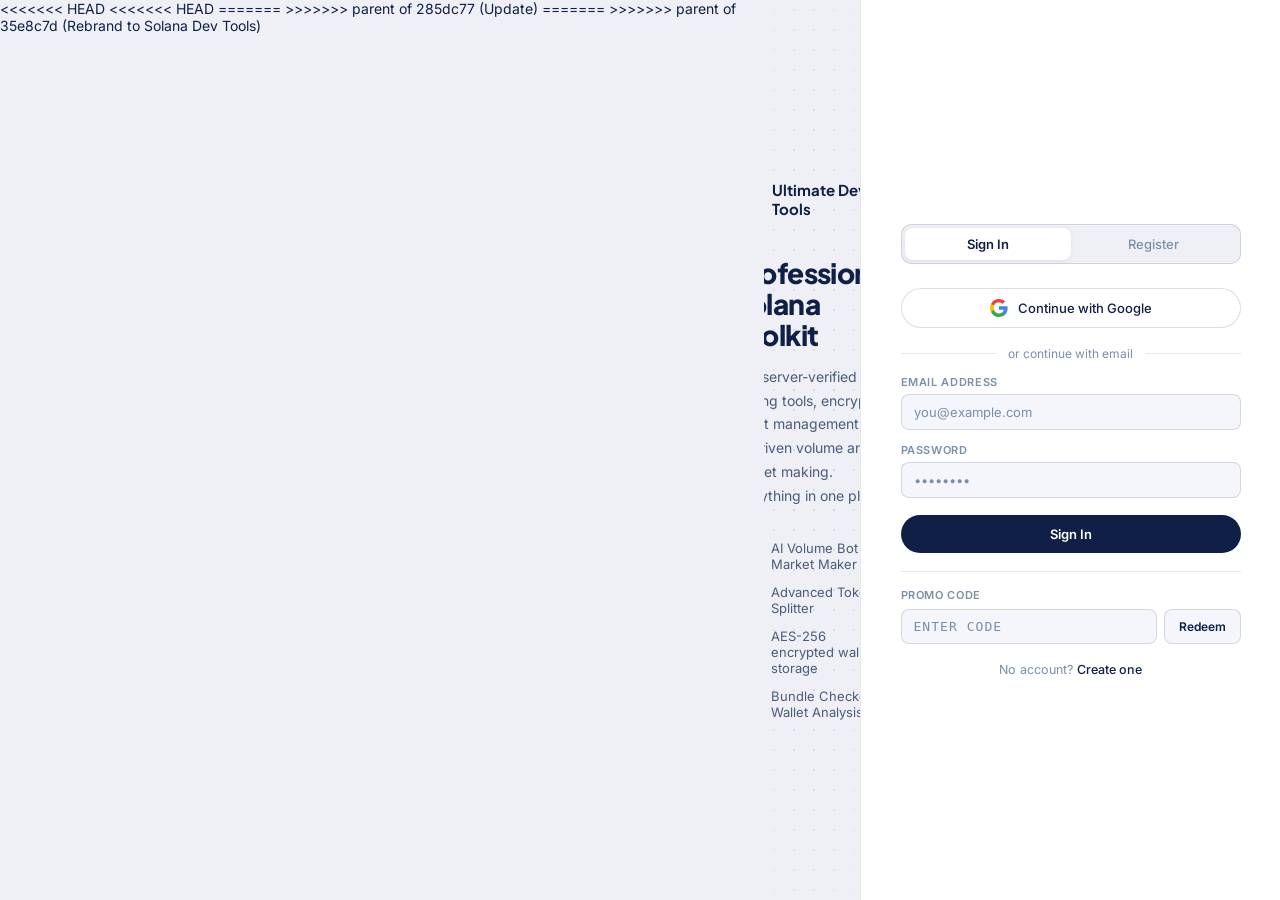
==== commit 167ffa64: "Update" ====
--- a/admin.html
+++ b/admin.html
@@ -3,7 +3,7 @@
 <head>
   <meta charset="UTF-8">
   <meta name="viewport" content="width=device-width, initial-scale=1.0">
-  <title>[Admin] Solana Dev Tools</title>
+  <title>Admin — Ultimate Dev Tools</title>
   <link rel="icon" href="Icon16.png" />
   <link rel="preconnect" href="https://fonts.googleapis.com">
   <link rel="preconnect" href="https://fonts.gstatic.com" crossorigin>
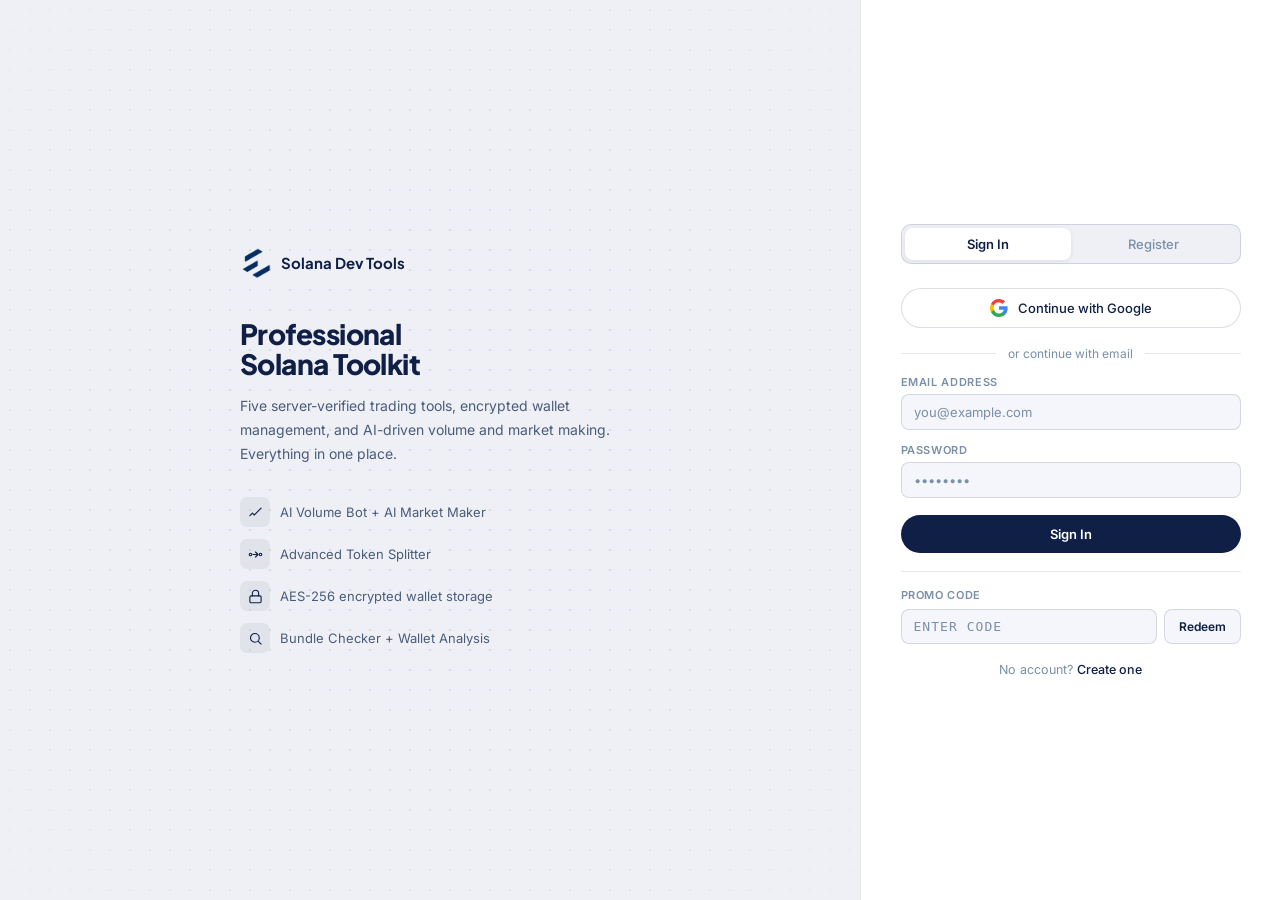
==== commit c82f057f: "Update" ====
--- a/admin.html
+++ b/admin.html
@@ -3,7 +3,7 @@
 <head>
   <meta charset="UTF-8">
   <meta name="viewport" content="width=device-width, initial-scale=1.0">
-  <title>Admin — Ultimate Dev Tools</title>
+  <title>[Admin] Solana Dev Tools</title>
   <link rel="icon" href="Icon16.png" />
   <link rel="preconnect" href="https://fonts.googleapis.com">
   <link rel="preconnect" href="https://fonts.gstatic.com" crossorigin>
